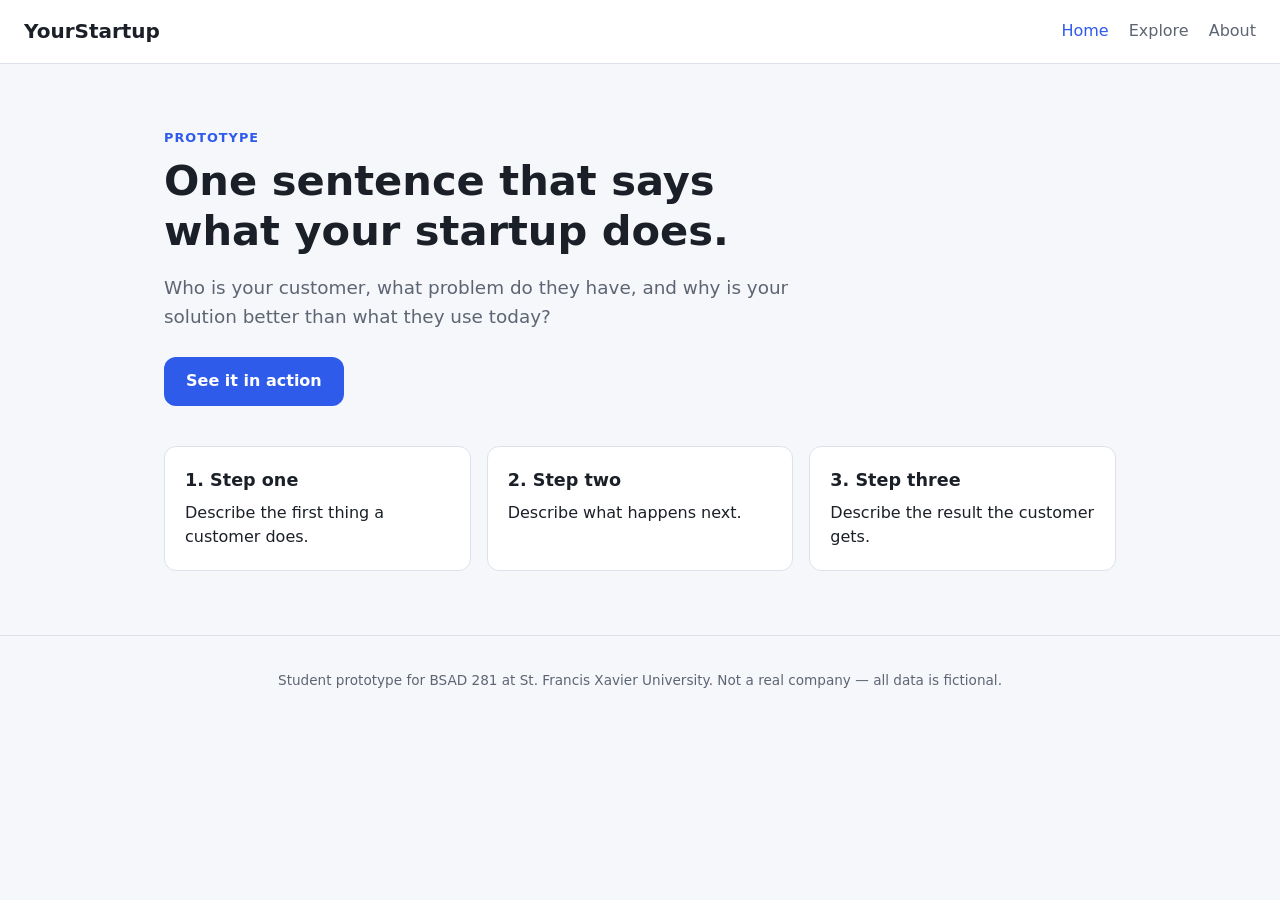
==== index.html @ 80b04288 "Initial commit" ====
<!DOCTYPE html>
<html lang="en">
<head>
  <meta charset="utf-8">
  <meta name="viewport" content="width=device-width, initial-scale=1">
  <title>YourStartup</title>
  <meta name="description" content="A student startup prototype for BSAD 281.">
  <link rel="stylesheet" href="styles.css">
</head>
<body>

  <!-- =========================================================
       HEADER: logo text + navigation.
       Each link points to a "view" further down the page (#home, #explore, #about).
       ========================================================= -->
  <header class="site-header">
    <a class="brand" href="#home" id="brand-name">YourStartup</a>
    <nav aria-label="Main">
      <a href="#home">Home</a>
      <a href="#explore">Explore</a>
      <a href="#about">About</a>
    </nav>
  </header>

  <main>

    <!-- =======================================================
         VIEW 1: HOME — what you do, for whom, and why it matters.
         ======================================================= -->
    <section id="home" data-view>
      <div class="hero">
        <p class="eyebrow">Prototype</p>
        <h1 id="tagline">One sentence that says what your startup does.</h1>
        <p class="lead" id="pitch">
          Who is your customer, what problem do they have, and why is your
          solution better than what they use today?
        </p>
        <a class="button" href="#explore">See it in action</a>
      </div>

      <div class="steps">
        <div class="card">
          <h2>1. Step one</h2>
          <p>Describe the first thing a customer does.</p>
        </div>
        <div class="card">
          <h2>2. Step two</h2>
          <p>Describe what happens next.</p>
        </div>
        <div class="card">
          <h2>3. Step three</h2>
          <p>Describe the result the customer gets.</p>
        </div>
      </div>
    </section>

    <!-- =======================================================
         VIEW 2: EXPLORE — a list built from the fake data in data.js.
         ======================================================= -->
    <section id="explore" data-view hidden>
      <h1>Explore</h1>
      <p class="muted">These examples are fake. They come from <code>data.js</code>.</p>

      <label class="search">
        <span>Search</span>
        <input type="search" id="search-box" placeholder="Type to filter…">
      </label>

      <p class="muted" id="saved-count"></p>
      <div class="grid" id="listing-grid"></div>
      <p class="empty" id="empty-message" hidden>Nothing matches your search.</p>
    </section>

    <!-- =======================================================
         VIEW 3: ABOUT — your team and your story.
         ======================================================= -->
    <section id="about" data-view hidden>
      <h1>About us</h1>
      <p>Tell the story of why your team started this company.</p>
      <p>Use first names only, or no names at all — this site is public.</p>
    </section>

  </main>

  <!-- Keep this footer. Your site must say it is a student project. -->
  <footer class="site-footer">
    <p>Student prototype for BSAD 281 at St. Francis Xavier University. Not a real company — all data is fictional.</p>
  </footer>

  <!-- Scripts load in this order: data first, then the code that uses it. -->
  <script src="data.js"></script>
  <script src="app.js"></script>
</body>
</html>
---- styles.css ----
/* ============================================================
   styles.css — how your site looks.
   Change the colours in :root first; the rest of the site uses them.
   ============================================================ */

:root {
  --brand: #2f5bea;        /* main colour: buttons, links */
  --brand-dark: #1f3fae;   /* hover colour */
  --text: #1b1f27;
  --muted: #5d6573;
  --background: #f6f7fb;
  --surface: #ffffff;      /* cards */
  --border: #dde1ea;
  --radius: 12px;
  --font: system-ui, -apple-system, "Segoe UI", Roboto, Helvetica, Arial, sans-serif;
}

* { box-sizing: border-box; }

body {
  margin: 0;
  font-family: var(--font);
  color: var(--text);
  background: var(--background);
  line-height: 1.55;
}

a { color: var(--brand); }
a:focus-visible, button:focus-visible, input:focus-visible {
  outline: 3px solid var(--brand);
  outline-offset: 2px;
}

/* ---------- Header ---------- */
.site-header {
  display: flex;
  flex-wrap: wrap;
  align-items: center;
  justify-content: space-between;
  gap: 12px;
  padding: 16px 24px;
  background: var(--surface);
  border-bottom: 1px solid var(--border);
}
.brand {
  font-weight: 700;
  font-size: 1.25rem;
  color: var(--text);
  text-decoration: none;
}
nav { display: flex; gap: 20px; }
nav a {
  color: var(--muted);
  text-decoration: none;
  font-weight: 500;
}
nav a[aria-current="page"] { color: var(--brand); }

/* ---------- Page layout ---------- */
main {
  max-width: 1000px;
  margin: 0 auto;
  padding: 32px 24px 64px;
}
h1 { line-height: 1.2; }
.muted { color: var(--muted); }

/* ---------- Home ---------- */
.hero { padding: 32px 0 40px; max-width: 680px; }
.eyebrow {
  text-transform: uppercase;
  letter-spacing: 0.08em;
  font-size: 0.8rem;
  font-weight: 600;
  color: var(--brand);
  margin: 0;
}
.hero h1 { font-size: clamp(1.8rem, 4vw, 2.6rem); margin: 8px 0 16px; }
.lead { font-size: 1.15rem; color: var(--muted); }

.button {
  display: inline-block;
  margin-top: 8px;
  padding: 12px 22px;
  border: none;
  border-radius: var(--radius);
  background: var(--brand);
  color: #fff;
  font: inherit;
  font-weight: 600;
  text-decoration: none;
  cursor: pointer;
}
.button:hover { background: var(--brand-dark); }
.button.secondary {
  background: transparent;
  color: var(--brand);
  border: 1px solid var(--brand);
  padding: 8px 14px;
}

.steps {
  display: grid;
  grid-template-columns: repeat(auto-fit, minmax(220px, 1fr));
  gap: 16px;
}

/* ---------- Cards (used everywhere) ---------- */
.card {
  background: var(--surface);
  border: 1px solid var(--border);
  border-radius: var(--radius);
  padding: 20px;
}
.card h2 { font-size: 1.1rem; margin: 0 0 6px; }
.card p { margin: 0 0 12px; }
.card p:last-child { margin-bottom: 0; }
.tag {
  display: inline-block;
  font-size: 0.8rem;
  padding: 2px 10px;
  border-radius: 999px;
  background: var(--background);
  color: var(--muted);
  margin-bottom: 10px;
}

/* ---------- Explore ---------- */
.search { display: block; margin: 16px 0; }
.search span { display: block; font-weight: 600; margin-bottom: 6px; }
.search input {
  width: 100%;
  max-width: 420px;
  padding: 10px 12px;
  font: inherit;
  border: 1px solid var(--border);
  border-radius: var(--radius);
}
.grid {
  display: grid;
  grid-template-columns: repeat(auto-fill, minmax(240px, 1fr));
  gap: 16px;
}
.empty { color: var(--muted); font-style: italic; }

/* ---------- Footer ---------- */
.site-footer {
  border-top: 1px solid var(--border);
  padding: 20px 24px;
  text-align: center;
  font-size: 0.85rem;
  color: var(--muted);
}

/* ---------- Small screens (phones) ---------- */
@media (max-width: 600px) {
  .site-header { padding: 12px 16px; }
  main { padding: 20px 16px 48px; }
  nav { gap: 14px; }
}
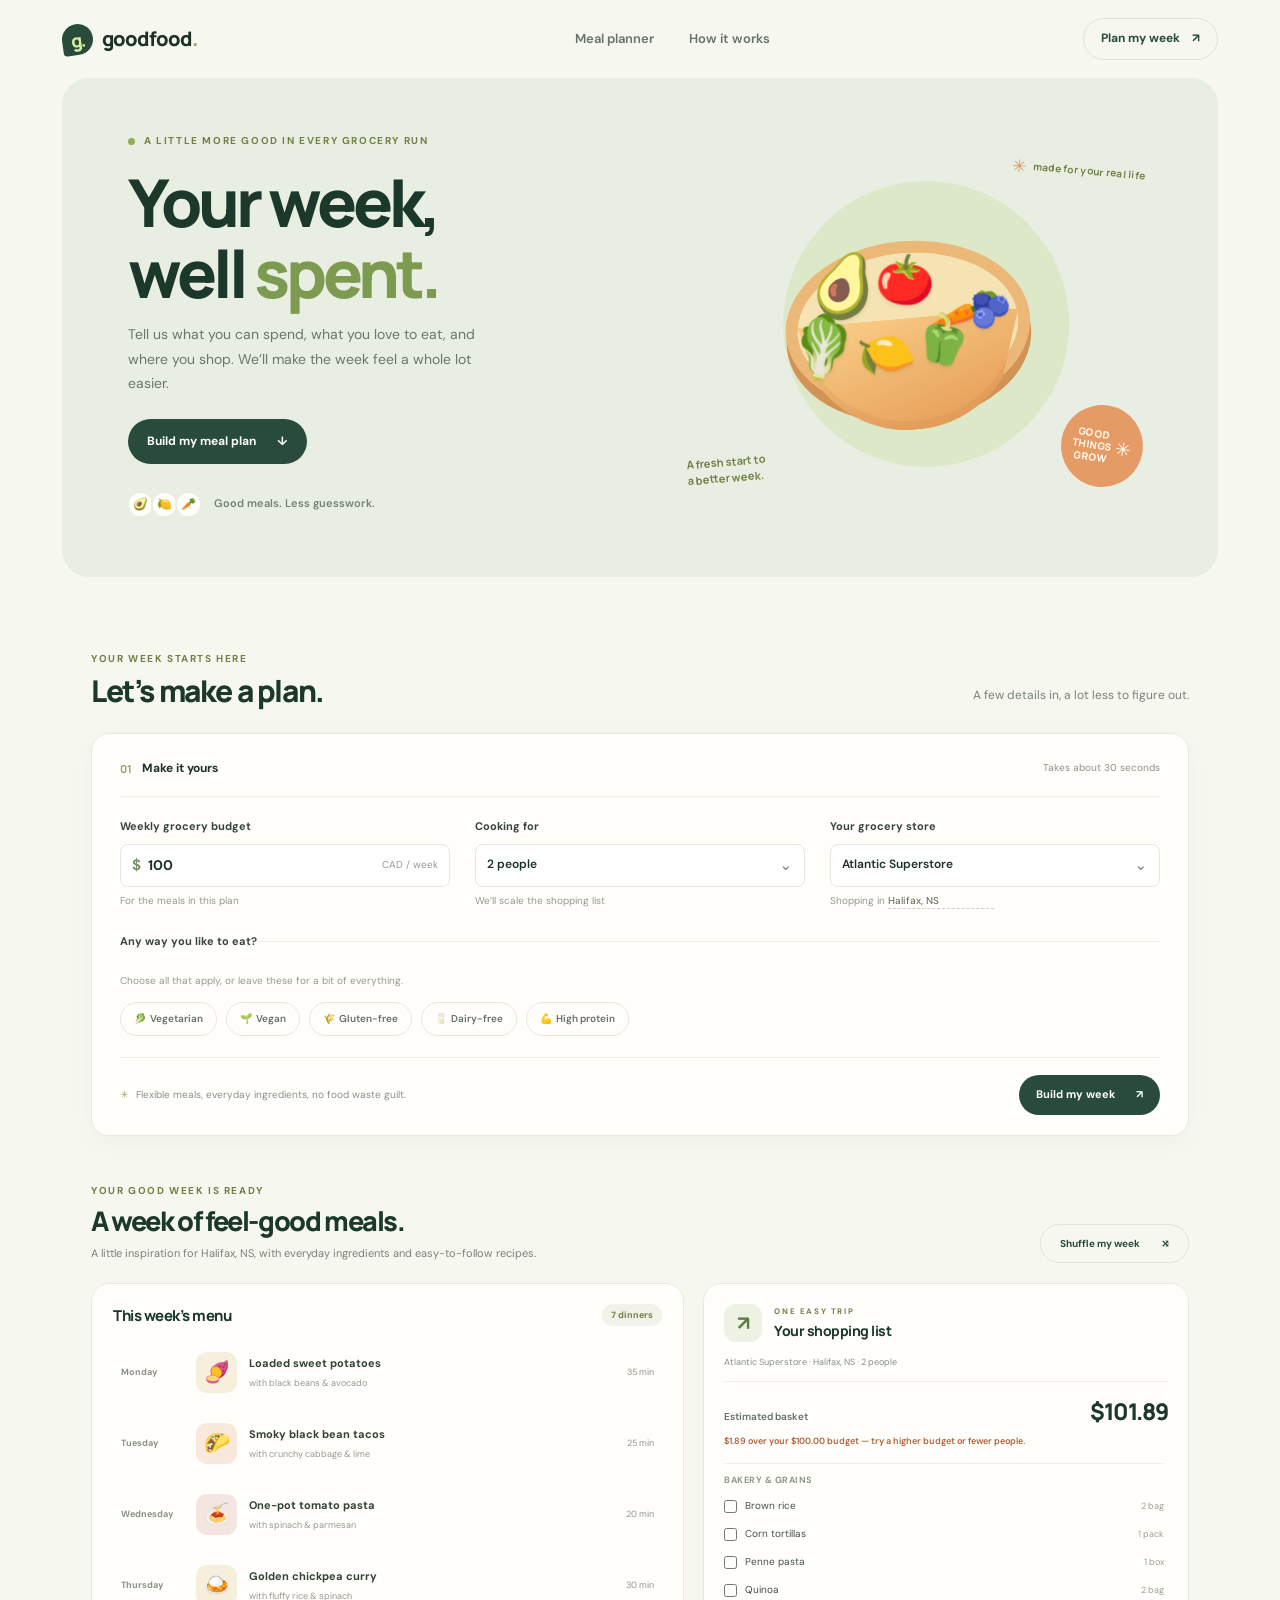
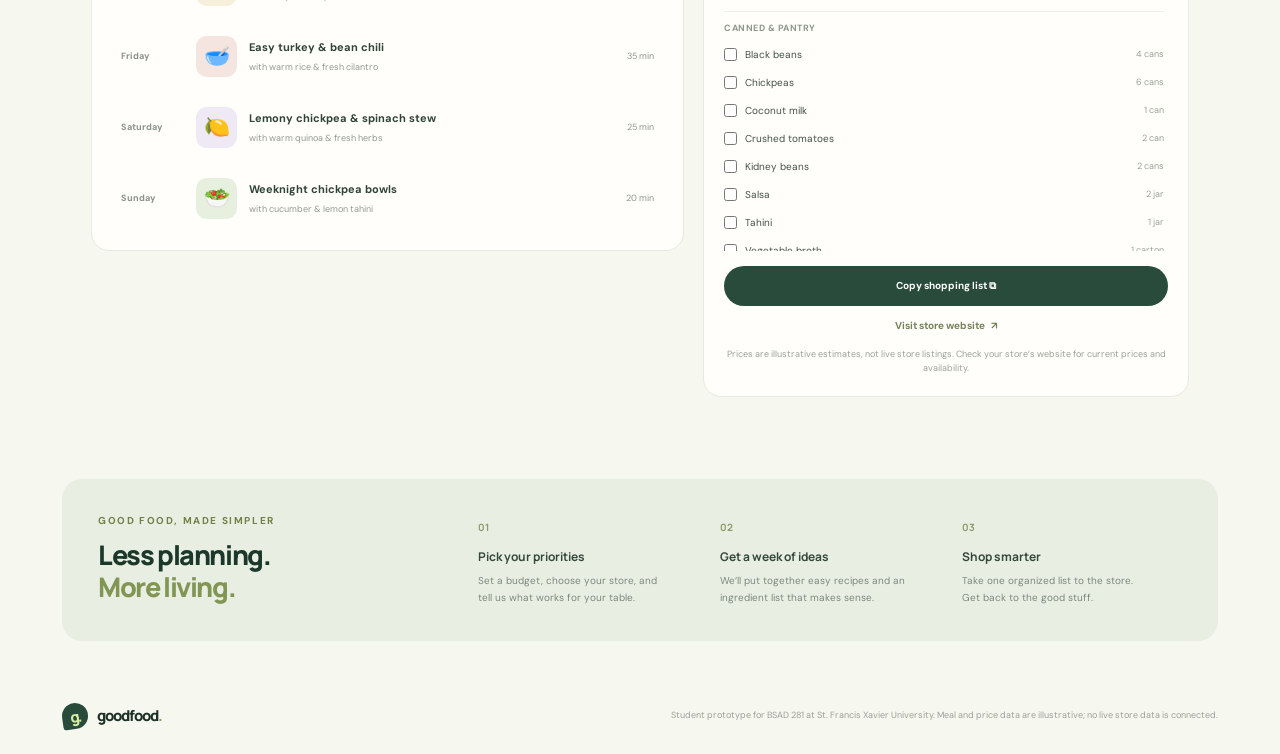
==== commit f871f2e1: "build goodfood homepage foundation" ====
--- a/index.html
+++ b/index.html
@@ -3,91 +3,157 @@
 <head>
   <meta charset="utf-8">
   <meta name="viewport" content="width=device-width, initial-scale=1">
-  <title>YourStartup</title>
-  <meta name="description" content="A student startup prototype for BSAD 281.">
+  <meta name="theme-color" content="#f6f7ef">
+  <meta name="description" content="Plan a week of budget-friendly meals around your diet and grocery store.">
+  <title>Goodfood — your week, well spent</title>
+  <link rel="preconnect" href="https://fonts.googleapis.com">
+  <link rel="preconnect" href="https://fonts.gstatic.com" crossorigin>
+  <link href="https://fonts.googleapis.com/css2?family=DM+Sans:wght@400;500;600;700&family=Manrope:wght@400;500;600;700;800&display=swap" rel="stylesheet">
   <link rel="stylesheet" href="styles.css">
 </head>
 <body>
-
-  <!-- =========================================================
-       HEADER: logo text + navigation.
-       Each link points to a "view" further down the page (#home, #explore, #about).
-       ========================================================= -->
   <header class="site-header">
-    <a class="brand" href="#home" id="brand-name">YourStartup</a>
-    <nav aria-label="Main">
-      <a href="#home">Home</a>
-      <a href="#explore">Explore</a>
-      <a href="#about">About</a>
+    <a class="brand" href="#home" aria-label="Goodfood home">
+      <span class="brand-mark" aria-hidden="true">g.</span>
+      <span>goodfood<span class="brand-period">.</span></span>
+    </a>
+    <nav aria-label="Main navigation">
+      <a href="#planner">Meal planner</a>
+      <a href="#how-it-works">How it works</a>
     </nav>
+    <a class="header-cta" href="#planner">Plan my week <span aria-hidden="true">↗</span></a>
   </header>
 
-  <main>
-
-    <!-- =======================================================
-         VIEW 1: HOME — what you do, for whom, and why it matters.
-         ======================================================= -->
-    <section id="home" data-view>
-      <div class="hero">
-        <p class="eyebrow">Prototype</p>
-        <h1 id="tagline">One sentence that says what your startup does.</h1>
-        <p class="lead" id="pitch">
-          Who is your customer, what problem do they have, and why is your
-          solution better than what they use today?
-        </p>
-        <a class="button" href="#explore">See it in action</a>
+  <main id="home">
+    <section class="hero" aria-labelledby="hero-title">
+      <div class="hero-copy">
+        <p class="eyebrow"><span class="eyebrow-dot"></span> A little more good in every grocery run</p>
+        <h1 id="hero-title">Your week,<br>well <span>spent.</span></h1>
+        <p class="hero-description">Tell us what you can spend, what you love to eat, and where you shop. We’ll make the week feel a whole lot easier.</p>
+        <a class="button button-dark" href="#planner">Build my meal plan <span aria-hidden="true">↓</span></a>
+        <div class="hero-note"><span class="avatar-stack" aria-hidden="true"><i>🥑</i><i>🍋</i><i>🥕</i></span><span>Good meals. Less guesswork.</span></div>
       </div>
-
-      <div class="steps">
-        <div class="card">
-          <h2>1. Step one</h2>
-          <p>Describe the first thing a customer does.</p>
+      <div class="hero-art" aria-label="A colorful bowl of fresh vegetables">
+        <div class="art-sun"></div>
+        <div class="art-note"><span class="note-sparkle">✳</span> made for your real life</div>
+        <div class="food-bowl" aria-hidden="true">
+          <div class="bowl-rim"></div>
+          <span class="food food-avocado">🥑</span>
+          <span class="food food-tomato">🍅</span>
+          <span class="food food-carrot">🥕</span>
+          <span class="food food-leaf">🥬</span>
+          <span class="food food-lemon">🍋</span>
+          <span class="food food-pepper">🫑</span>
+          <span class="food food-berry">🫐</span>
+          <div class="bowl-base"></div>
         </div>
-        <div class="card">
-          <h2>2. Step two</h2>
-          <p>Describe what happens next.</p>
-        </div>
-        <div class="card">
-          <h2>3. Step three</h2>
-          <p>Describe the result the customer gets.</p>
-        </div>
+        <div class="art-sticker"><span>GOOD<br>THINGS<br>GROW</span><b>✳</b></div>
+        <div class="art-caption">A fresh start to<br>a better week.</div>
       </div>
     </section>
 
-    <!-- =======================================================
-         VIEW 2: EXPLORE — a list built from the fake data in data.js.
-         ======================================================= -->
-    <section id="explore" data-view hidden>
-      <h1>Explore</h1>
-      <p class="muted">These examples are fake. They come from <code>data.js</code>.</p>
+    <section class="planner-section" id="planner" aria-labelledby="planner-title">
+      <div class="section-heading">
+        <div>
+          <p class="eyebrow">Your week starts here</p>
+          <h2 id="planner-title">Let’s make a plan.</h2>
+        </div>
+        <p class="section-aside">A few details in, a lot less to figure out.</p>
+      </div>
 
-      <label class="search">
-        <span>Search</span>
-        <input type="search" id="search-box" placeholder="Type to filter…">
-      </label>
+      <form class="planner-form" id="planner-form">
+        <div class="form-topline">
+          <span class="step-number">01</span>
+          <span>Make it yours</span>
+          <span class="form-time">Takes about 30 seconds</span>
+        </div>
+        <div class="form-grid">
+          <label class="field" for="budget">
+            <span class="field-label">Weekly grocery budget</span>
+            <span class="input-wrap"><span class="input-prefix">$</span><input id="budget" name="budget" type="number" min="25" max="500" step="5" value="100" required><span class="input-suffix">CAD / week</span></span>
+            <span class="field-hint">For the meals in this plan</span>
+          </label>
+          <label class="field" for="people">
+            <span class="field-label">Cooking for</span>
+            <span class="select-wrap"><select id="people" name="people"><option value="1">1 person</option><option value="2" selected>2 people</option><option value="3">3 people</option><option value="4">4 people</option><option value="5">5 people</option><option value="6">6 people</option></select></span>
+            <span class="field-hint">We’ll scale the shopping list</span>
+          </label>
+          <label class="field" for="store">
+            <span class="field-label">Your grocery store</span>
+            <span class="select-wrap"><select id="store" name="store"><option value="nofrills">No Frills</option><option value="walmart">Walmart</option><option value="superstore" selected>Atlantic Superstore</option><option value="sobeys">Sobeys</option></select></span>
+            <span class="field-hint">Shopping in <input id="location" name="location" type="text" value="Halifax, NS" aria-label="Town or postal code"></span>
+          </label>
+        </div>
+        <fieldset class="diet-fieldset">
+          <legend>Any way you like to eat?</legend>
+          <p class="field-hint">Choose all that apply, or leave these for a bit of everything.</p>
+          <div class="diet-options">
+            <label class="diet-option"><input type="checkbox" name="diet" value="vegetarian"><span>🥬&nbsp; Vegetarian</span></label>
+            <label class="diet-option"><input type="checkbox" name="diet" value="vegan"><span>🌱&nbsp; Vegan</span></label>
+            <label class="diet-option"><input type="checkbox" name="diet" value="gluten-free"><span>🌾&nbsp; Gluten-free</span></label>
+            <label class="diet-option"><input type="checkbox" name="diet" value="dairy-free"><span>🥛&nbsp; Dairy-free</span></label>
+            <label class="diet-option"><input type="checkbox" name="diet" value="high-protein"><span>💪&nbsp; High protein</span></label>
+          </div>
+        </fieldset>
+        <div class="form-bottom">
+          <p><span class="tiny-leaf">✳</span> Flexible meals, everyday ingredients, no food waste guilt.</p>
+          <button class="button button-dark generate-button" type="submit">Build my week <span aria-hidden="true">↗</span></button>
+        </div>
+      </form>
 
-      <p class="muted" id="saved-count"></p>
-      <div class="grid" id="listing-grid"></div>
-      <p class="empty" id="empty-message" hidden>Nothing matches your search.</p>
+      <p class="form-message" id="form-message" role="status" aria-live="polite"></p>
+
+      <section class="results" id="results" aria-labelledby="results-title" hidden>
+        <div class="results-header">
+          <div>
+            <p class="eyebrow">Your good week is ready</p>
+            <h2 id="results-title">A week of feel-good meals.</h2>
+            <p class="results-subtitle" id="results-subtitle"></p>
+          </div>
+          <button class="button button-light" id="regenerate-button" type="button">Shuffle my week <span aria-hidden="true">⤨</span></button>
+        </div>
+        <div class="results-grid">
+          <div class="meals-panel">
+            <div class="panel-heading"><h3>This week’s menu</h3><span class="menu-count" id="menu-count"></span></div>
+            <div class="meal-list" id="meal-list"></div>
+          </div>
+          <aside class="shopping-panel" aria-labelledby="shopping-title">
+            <div class="shopping-heading">
+              <span class="bag-icon" aria-hidden="true">↗</span>
+              <div><p class="eyebrow">One easy trip</p><h3 id="shopping-title">Your shopping list</h3></div>
+            </div>
+            <p class="store-line" id="store-line"></p>
+            <div class="basket-total"><span>Estimated basket</span><strong id="basket-total"></strong></div>
+            <p class="budget-status" id="budget-status"></p>
+            <div class="shopping-list" id="shopping-list"></div>
+            <div class="list-actions">
+              <button class="button button-dark copy-button" id="copy-button" type="button">Copy shopping list <span aria-hidden="true">⧉</span></button>
+              <a class="store-link" id="store-link" href="#" target="_blank" rel="noopener noreferrer">Visit store website <span aria-hidden="true">↗</span></a>
+            </div>
+            <p class="price-disclaimer">Prices are illustrative estimates, not live store listings. Check your store’s website for current prices and availability.</p>
+          </aside>
+        </div>
+      </section>
     </section>
 
-    <!-- =======================================================
-         VIEW 3: ABOUT — your team and your story.
-         ======================================================= -->
-    <section id="about" data-view hidden>
-      <h1>About us</h1>
-      <p>Tell the story of why your team started this company.</p>
-      <p>Use first names only, or no names at all — this site is public.</p>
+    <section class="how-section" id="how-it-works" aria-labelledby="how-title">
+      <div class="how-intro">
+        <p class="eyebrow">Good food, made simpler</p>
+        <h2 id="how-title">Less planning.<br><span>More living.</span></h2>
+      </div>
+      <div class="how-steps">
+        <article class="how-step"><span>01</span><h3>Pick your priorities</h3><p>Set a budget, choose your store, and tell us what works for your table.</p></article>
+        <article class="how-step"><span>02</span><h3>Get a week of ideas</h3><p>We’ll put together easy recipes and an ingredient list that makes sense.</p></article>
+        <article class="how-step"><span>03</span><h3>Shop smarter</h3><p>Take one organized list to the store. Get back to the good stuff.</p></article>
+      </div>
     </section>
-
   </main>
 
-  <!-- Keep this footer. Your site must say it is a student project. -->
   <footer class="site-footer">
-    <p>Student prototype for BSAD 281 at St. Francis Xavier University. Not a real company — all data is fictional.</p>
+    <a class="brand footer-brand" href="#home"><span class="brand-mark" aria-hidden="true">g.</span><span>goodfood<span class="brand-period">.</span></span></a>
+    <p>Student prototype for BSAD 281 at St. Francis Xavier University. Meal and price data are illustrative; no live store data is connected.</p>
   </footer>
 
-  <!-- Scripts load in this order: data first, then the code that uses it. -->
   <script src="data.js"></script>
   <script src="app.js"></script>
 </body>
--- a/styles.css
+++ b/styles.css
@@ -1,160 +1,448 @@
-/* ============================================================
-   styles.css — how your site looks.
-   Change the colours in :root first; the rest of the site uses them.
-   ============================================================ */
-
 :root {
-  --brand: #2f5bea;        /* main colour: buttons, links */
-  --brand-dark: #1f3fae;   /* hover colour */
-  --text: #1b1f27;
-  --muted: #5d6573;
-  --background: #f6f7fb;
-  --surface: #ffffff;      /* cards */
-  --border: #dde1ea;
-  --radius: 12px;
-  --font: system-ui, -apple-system, "Segoe UI", Roboto, Helvetica, Arial, sans-serif;
+  --ink: #1d3129;
+  --muted: #78837b;
+  --green: #284b3b;
+  --green-dark: #1b382b;
+  --lime: #d7ed9f;
+  --paper: #f6f7ef;
+  --surface: #fffefa;
+  --line: #e8e9df;
+  --orange: #e99a61;
+  --font: "DM Sans", system-ui, -apple-system, "Segoe UI", sans-serif;
+  --display: "Manrope", "DM Sans", system-ui, sans-serif;
+  --radius: 18px;
 }
 
 * { box-sizing: border-box; }
-
+html { scroll-behavior: smooth; }
 body {
   margin: 0;
-  font-family: var(--font);
-  color: var(--text);
-  background: var(--background);
-  line-height: 1.55;
-}
-
-a { color: var(--brand); }
-a:focus-visible, button:focus-visible, input:focus-visible {
-  outline: 3px solid var(--brand);
-  outline-offset: 2px;
-}
-
-/* ---------- Header ---------- */
+  background: var(--paper);
+  color: var(--ink);
+  font: 400 15px/1.6 var(--font);
+  -webkit-font-smoothing: antialiased;
+}
+a { color: inherit; }
+button, input, select { font: inherit; }
+a:focus-visible, button:focus-visible, input:focus-visible, select:focus-visible {
+  outline: 3px solid #82a64b;
+  outline-offset: 3px;
+}
+[hidden] { display: none !important; }
+
 .site-header {
+  height: 78px;
+  max-width: 1240px;
+  margin: auto;
+  padding: 0 42px;
   display: flex;
-  flex-wrap: wrap;
   align-items: center;
   justify-content: space-between;
-  gap: 12px;
-  padding: 16px 24px;
-  background: var(--surface);
-  border-bottom: 1px solid var(--border);
 }
 .brand {
-  font-weight: 700;
-  font-size: 1.25rem;
-  color: var(--text);
+  display: inline-flex;
+  align-items: center;
+  gap: 9px;
+  color: var(--ink);
   text-decoration: none;
-}
-nav { display: flex; gap: 20px; }
-nav a {
-  color: var(--muted);
-  text-decoration: none;
-  font-weight: 500;
-}
-nav a[aria-current="page"] { color: var(--brand); }
-
-/* ---------- Page layout ---------- */
-main {
-  max-width: 1000px;
-  margin: 0 auto;
-  padding: 32px 24px 64px;
-}
-h1 { line-height: 1.2; }
-.muted { color: var(--muted); }
-
-/* ---------- Home ---------- */
-.hero { padding: 32px 0 40px; max-width: 680px; }
-.eyebrow {
-  text-transform: uppercase;
-  letter-spacing: 0.08em;
-  font-size: 0.8rem;
-  font-weight: 600;
-  color: var(--brand);
-  margin: 0;
-}
-.hero h1 { font-size: clamp(1.8rem, 4vw, 2.6rem); margin: 8px 0 16px; }
-.lead { font-size: 1.15rem; color: var(--muted); }
-
-.button {
-  display: inline-block;
-  margin-top: 8px;
-  padding: 12px 22px;
-  border: none;
-  border-radius: var(--radius);
-  background: var(--brand);
-  color: #fff;
-  font: inherit;
+  font: 800 20px/1 var(--display);
+  letter-spacing: -1px;
+}
+.brand-mark {
+  display: grid;
+  width: 31px;
+  height: 31px;
+  place-items: center;
+  border-radius: 50% 50% 50% 12%;
+  transform: rotate(-8deg);
+  background: var(--green);
+  color: var(--lime);
+  font: 800 18px/1 var(--display);
+  letter-spacing: -2px;
+}
+.brand-period { color: #87a85a; }
+.site-header nav { display: flex; gap: 35px; margin-left: 65px; }
+.site-header nav a {
+  color: #65736a;
+  font-size: 13px;
   font-weight: 600;
   text-decoration: none;
+}
+.site-header nav a:hover, .store-link:hover { color: var(--green-dark); }
+.header-cta {
+  padding: 10px 17px;
+  border: 1px solid #dfe3d9;
+  border-radius: 999px;
+  color: var(--green);
+  font-size: 12px;
+  font-weight: 700;
+  text-decoration: none;
+}
+.header-cta span { padding-left: 9px; }
+
+main { max-width: 1240px; margin: 0 auto; padding: 0 42px; }
+.hero {
+  min-height: 470px;
+  padding: 56px 66px 54px;
+  display: grid;
+  grid-template-columns: 1fr 0.9fr;
+  align-items: center;
+  position: relative;
+  overflow: hidden;
+  border-radius: 27px;
+  background: #e9eee2;
+}
+.hero-copy { z-index: 1; padding-bottom: 5px; }
+.eyebrow {
+  margin: 0;
+  color: #718047;
+  font-size: 10px;
+  font-weight: 700;
+  letter-spacing: 1.6px;
+  line-height: 1.4;
+  text-transform: uppercase;
+}
+.hero .eyebrow { display: flex; gap: 9px; align-items: center; }
+.eyebrow-dot { width: 7px; height: 7px; border-radius: 50%; background: #90ad58; }
+h1, h2, h3, h4, p { margin-top: 0; }
+.hero h1 {
+  margin: 19px 0 14px;
+  color: var(--green-dark);
+  font: 800 clamp(44px, 5.2vw, 66px)/1.07 var(--display);
+  letter-spacing: -4px;
+}
+.hero h1 span { color: #7c9a50; }
+.hero-description { max-width: 385px; margin-bottom: 23px; color: #68766d; font-size: 14px; line-height: 1.75; }
+.button {
+  display: inline-flex;
+  min-height: 45px;
+  align-items: center;
+  justify-content: center;
+  gap: 21px;
+  padding: 0 19px;
+  border: 0;
+  border-radius: 999px;
   cursor: pointer;
-}
-.button:hover { background: var(--brand-dark); }
-.button.secondary {
+  font-size: 12px;
+  font-weight: 700;
+  text-decoration: none;
+  transition: background 150ms ease, transform 150ms ease;
+}
+.button:hover { transform: translateY(-1px); }
+.button-dark { background: var(--green); color: #fff; }
+.button-dark:hover { background: var(--green-dark); }
+.hero-note { display: flex; align-items: center; gap: 12px; margin-top: 27px; color: #738077; font-size: 11px; font-weight: 600; }
+.avatar-stack { display: flex; padding-left: 2px; }
+.avatar-stack i {
+  display: grid;
+  width: 27px;
+  height: 27px;
+  place-items: center;
+  margin-left: -3px;
+  border: 2px solid #e9eee2;
+  border-radius: 50%;
+  background: #fffefa;
+  font-size: 12px;
+  font-style: normal;
+}
+.hero-art {
+  height: 354px;
+  position: relative;
+  margin: -4px 0 -7px;
+}
+.art-sun {
+  width: 286px;
+  height: 286px;
+  position: absolute;
+  top: 28px;
+  left: 50%;
+  border-radius: 50%;
+  transform: translateX(-44%);
+  background: #dce8c8;
+}
+.food-bowl {
+  width: 280px;
+  height: 260px;
+  position: absolute;
+  top: 61px;
+  left: 50%;
+  transform: translateX(-50%) rotate(-5deg);
+}
+.bowl-rim {
+  width: 245px;
+  height: 170px;
+  position: absolute;
+  top: 27px;
+  left: 18px;
+  border: 12px solid #ecb877;
+  border-radius: 50%;
+  background: #f5e3b4;
+  box-shadow: 0 12px 0 #d39356;
+}
+.bowl-base {
+  width: 222px;
+  height: 112px;
+  position: absolute;
+  top: 104px;
+  left: 30px;
+  border-radius: 0 0 110px 110px;
+  background: linear-gradient(160deg, #f8ca83 10%, #e8a45f 78%);
+  clip-path: polygon(0 0, 100% 0, 89% 68%, 74% 100%, 24% 100%, 9% 67%);
+  box-shadow: inset 0 -9px 0 rgb(181 111 53 / 13%);
+}
+.food { position: absolute; z-index: 2; filter: drop-shadow(0 3px 1px rgb(73 59 39 / 8%)); }
+.food-avocado { top: 24px; left: 46px; font-size: 55px; transform: rotate(-18deg); }
+.food-tomato { top: 28px; left: 112px; font-size: 48px; transform: rotate(12deg); }
+.food-carrot { top: 60px; left: 168px; font-size: 53px; transform: rotate(22deg); }
+.food-leaf { top: 82px; left: 22px; font-size: 54px; transform: rotate(-22deg); }
+.food-lemon { top: 102px; left: 88px; font-size: 44px; transform: rotate(-15deg); }
+.food-pepper { top: 91px; left: 145px; font-size: 47px; transform: rotate(18deg); }
+.food-berry { top: 76px; left: 203px; font-size: 34px; transform: rotate(-5deg); }
+.art-note {
+  position: absolute;
+  top: 7px;
+  right: 6px;
+  color: #718047;
+  font: 700 10px/1.3 var(--display);
+  letter-spacing: 0.3px;
+  transform: rotate(5deg);
+}
+.note-sparkle { display: inline-block; margin-right: 4px; color: #db9564; font-size: 17px; vertical-align: middle; }
+.art-sticker {
+  width: 82px;
+  height: 82px;
+  position: absolute;
+  right: 9px;
+  bottom: 20px;
+  display: flex;
+  align-items: center;
+  justify-content: center;
+  gap: 3px;
+  border-radius: 50%;
+  background: #e59b66;
+  color: #fff8e9;
+  font: 800 10px/1.2 var(--display);
+  letter-spacing: 0.5px;
+  text-align: center;
+  transform: rotate(9deg);
+}
+.art-sticker b { font-size: 19px; }
+.art-caption { position: absolute; bottom: 21px; left: 20px; color: #718047; font: 700 11px/1.45 var(--display); transform: rotate(-5deg); }
+
+.planner-section { padding: 75px 29px 70px; scroll-margin-top: 25px; }
+.section-heading { display: flex; align-items: end; justify-content: space-between; margin-bottom: 24px; }
+.section-heading h2, .results-header h2, .how-intro h2 {
+  margin: 7px 0 0;
+  color: var(--green-dark);
+  font: 800 30px/1.2 var(--display);
+  letter-spacing: -1.4px;
+}
+.section-aside { margin: 0 0 4px; color: var(--muted); font-size: 12px; }
+.planner-form {
+  padding: 25px 28px 20px;
+  border: 1px solid #e9e9df;
+  border-radius: var(--radius);
+  background: var(--surface);
+  box-shadow: 0 6px 25px rgb(37 52 41 / 3%);
+}
+.form-topline { display: flex; align-items: center; gap: 10px; padding-bottom: 18px; border-bottom: 1px solid #eeeeE6; color: var(--ink); font-size: 12px; font-weight: 700; }
+.step-number { color: #91a16e; font: 700 11px var(--display); }
+.form-time { margin-left: auto; color: #9aa198; font-size: 10px; font-weight: 500; }
+.form-grid { display: grid; grid-template-columns: repeat(3, 1fr); gap: 25px; padding: 21px 0 24px; }
+.field { display: flex; min-width: 0; flex-direction: column; gap: 8px; }
+.field-label, .diet-fieldset legend { color: #36463d; font-size: 11px; font-weight: 700; }
+.input-wrap, .select-wrap {
+  height: 43px;
+  display: flex;
+  align-items: center;
+  padding: 0 11px;
+  border: 1px solid #e3e7dd;
+  border-radius: 8px;
+  background: #fff;
+}
+.input-wrap:focus-within, .select-wrap:focus-within { border-color: #9eaf7b; }
+.input-prefix { margin-right: 5px; color: #809069; font-size: 15px; font-weight: 700; }
+.input-wrap input { width: 100%; min-width: 20px; border: 0; outline: 0; color: var(--ink); font-size: 14px; font-weight: 700; }
+.input-wrap input:focus-visible { outline: none; }
+.input-suffix { flex: 0 0 auto; color: #939b91; font-size: 10px; }
+.select-wrap select { width: 100%; appearance: none; border: 0; outline: 0; background: transparent; color: var(--ink); font-size: 12px; font-weight: 600; cursor: pointer; }
+.select-wrap { position: relative; }
+.select-wrap::after { content: "⌄"; position: absolute; right: 12px; color: #748273; pointer-events: none; }
+.field-hint { margin: -2px 0 0; color: #929a91; font-size: 10px; }
+.field-hint input {
+  width: 106px;
+  padding: 0 0 1px;
+  border: 0;
+  border-bottom: 1px dashed #cdd2c8;
+  outline: 0;
   background: transparent;
-  color: var(--brand);
-  border: 1px solid var(--brand);
-  padding: 8px 14px;
-}
-
-.steps {
+  color: #69775f;
+  font: 500 10px var(--font);
+}
+.diet-fieldset { margin: 0; padding: 19px 0 21px; border: 0; border-top: 1px solid #eeeeE6; }
+.diet-fieldset legend { padding: 0; }
+.diet-fieldset > .field-hint { margin: 4px 0 13px; }
+.diet-options { display: flex; flex-wrap: wrap; gap: 9px; }
+.diet-option { position: relative; cursor: pointer; }
+.diet-option input { position: absolute; width: 1px; height: 1px; opacity: 0; }
+.diet-option span { display: inline-flex; min-height: 34px; align-items: center; padding: 0 13px; border: 1px solid #e5e8df; border-radius: 999px; color: #647168; font-size: 10px; font-weight: 600; transition: 150ms ease; }
+.diet-option input:checked + span { border-color: #708857; background: #edf2e4; color: #36513c; }
+.diet-option input:focus-visible + span { outline: 3px solid #82a64b; outline-offset: 3px; }
+.form-bottom { display: flex; align-items: center; justify-content: space-between; gap: 16px; padding-top: 17px; border-top: 1px solid #eeeeE6; }
+.form-bottom p { margin: 0; color: #889188; font-size: 10px; }
+.tiny-leaf { margin-right: 5px; color: #9bae70; }
+.generate-button { min-height: 40px; padding: 0 17px; font-size: 11px; }
+.form-message { min-height: 0; margin: 0; color: #a64e37; font-size: 12px; }
+.form-message:not(:empty) { margin-top: 13px; }
+
+.results { padding-top: 48px; scroll-margin-top: 20px; }
+.results-header { display: flex; align-items: end; justify-content: space-between; gap: 20px; margin-bottom: 20px; }
+.results-header h2 { font-size: 27px; }
+.results-subtitle { margin: 8px 0 0; color: var(--muted); font-size: 11px; }
+.button-light { min-height: 39px; border: 1px solid #dfe5d6; background: transparent; color: var(--green); font-size: 10px; }
+.button-light:hover { background: #edf2e4; }
+.results-grid { display: grid; grid-template-columns: minmax(0, 1.1fr) minmax(315px, 0.9fr); gap: 19px; align-items: start; }
+.meals-panel, .shopping-panel { border: 1px solid #e9e9df; border-radius: var(--radius); background: var(--surface); }
+.meals-panel { padding: 20px; }
+.panel-heading { display: flex; align-items: center; justify-content: space-between; padding: 0 1px 14px; }
+.panel-heading h3, .shopping-heading h3 { margin: 0; color: var(--green-dark); font: 750 15px var(--display); letter-spacing: -0.5px; }
+.menu-count { padding: 4px 9px; border-radius: 999px; background: #f1f3eb; color: #718047; font-size: 9px; font-weight: 700; }
+.meal-list { display: grid; gap: 7px; }
+.meal-card { min-height: 64px; display: grid; grid-template-columns: 65px 43px minmax(0, 1fr) auto; align-items: center; gap: 10px; padding: 7px 9px; border-radius: 10px; }
+.meal-card:hover { background: #f8f8f2; }
+.meal-day { color: #899289; font-size: 9px; font-weight: 700; }
+.meal-illustration { display: grid; width: 41px; height: 41px; place-items: center; border-radius: 11px; font-size: 21px; }
+.meal-illustration.peach { background: #f9e9dc; }
+.meal-illustration.gold { background: #f6efdb; }
+.meal-illustration.sage { background: #e7efdf; }
+.meal-illustration.lavender { background: #eee9f4; }
+.meal-illustration.rose { background: #f5e5e1; }
+.meal-details { min-width: 0; }
+.meal-details h4 { overflow: hidden; margin: 0 0 3px; color: #304337; font-size: 11px; font-weight: 700; text-overflow: ellipsis; white-space: nowrap; }
+.meal-details p { overflow: hidden; margin: 0; color: #929a91; font-size: 9px; text-overflow: ellipsis; white-space: nowrap; }
+.meal-time { color: #8d968d; font-size: 9px; white-space: nowrap; }
+
+.shopping-panel { padding: 20px; }
+.shopping-heading { display: flex; align-items: center; gap: 12px; }
+.bag-icon { display: grid; width: 38px; height: 38px; place-items: center; border-radius: 12px; background: #edf2e4; color: #607c44; font-size: 20px; font-weight: 700; }
+.shopping-heading .eyebrow { margin-bottom: 4px; font-size: 8px; }
+.shopping-heading h3 { font-size: 14px; }
+.store-line { margin: 13px 0 12px; color: #849087; font-size: 9px; }
+.basket-total { display: flex; align-items: baseline; justify-content: space-between; padding: 13px 0 7px; border-top: 1px solid #edefe8; }
+.basket-total span { color: #617067; font-size: 10px; font-weight: 600; }
+.basket-total strong { color: var(--green-dark); font: 800 23px var(--display); letter-spacing: -1px; }
+.budget-status { margin: 0 0 12px; font-size: 9px; font-weight: 600; }
+.within-budget { color: #6a8a4b; }
+.over-budget { color: #ae623c; }
+.shopping-list { max-height: 390px; overflow-y: auto; padding: 2px 4px 0 0; }
+.aisle-section { padding: 9px 0 7px; border-top: 1px solid #f0f0ea; }
+.aisle-section h4 { margin: 0 0 5px; color: #8d978b; font-size: 9px; font-weight: 700; letter-spacing: 0.5px; text-transform: uppercase; }
+.shopping-item { min-height: 28px; display: flex; align-items: center; gap: 8px; cursor: pointer; }
+.shopping-item input { width: 13px; height: 13px; flex: 0 0 auto; margin: 0; accent-color: #718c54; cursor: pointer; }
+.shopping-item-name { flex: 1; color: #435248; font-size: 10px; }
+.shopping-quantity { color: #9aa197; font-size: 9px; white-space: nowrap; }
+.shopping-item.is-checked .shopping-item-name { color: #a2aaa0; text-decoration: line-through; }
+.list-actions { display: grid; gap: 12px; margin-top: 15px; }
+.copy-button { width: 100%; min-height: 40px; font-size: 10px; }
+.store-link { justify-self: center; color: #728259; font-size: 10px; font-weight: 700; text-decoration: none; }
+.store-link span { margin-left: 4px; }
+.price-disclaimer { margin: 13px 0 0; color: #9ba198; font-size: 9px; line-height: 1.6; text-align: center; }
+
+.how-section {
   display: grid;
-  grid-template-columns: repeat(auto-fit, minmax(220px, 1fr));
-  gap: 16px;
-}
-
-/* ---------- Cards (used everywhere) ---------- */
-.card {
-  background: var(--surface);
-  border: 1px solid var(--border);
-  border-radius: var(--radius);
-  padding: 20px;
-}
-.card h2 { font-size: 1.1rem; margin: 0 0 6px; }
-.card p { margin: 0 0 12px; }
-.card p:last-child { margin-bottom: 0; }
-.tag {
-  display: inline-block;
-  font-size: 0.8rem;
-  padding: 2px 10px;
-  border-radius: 999px;
-  background: var(--background);
-  color: var(--muted);
-  margin-bottom: 10px;
-}
-
-/* ---------- Explore ---------- */
-.search { display: block; margin: 16px 0; }
-.search span { display: block; font-weight: 600; margin-bottom: 6px; }
-.search input {
-  width: 100%;
-  max-width: 420px;
-  padding: 10px 12px;
-  font: inherit;
-  border: 1px solid var(--border);
-  border-radius: var(--radius);
-}
-.grid {
-  display: grid;
-  grid-template-columns: repeat(auto-fill, minmax(240px, 1fr));
-  gap: 16px;
-}
-.empty { color: var(--muted); font-style: italic; }
-
-/* ---------- Footer ---------- */
+  grid-template-columns: 0.8fr 1.7fr;
+  gap: 48px;
+  margin: 12px 0 62px;
+  padding: 35px 36px;
+  border-radius: 20px;
+  background: #e9eee2;
+  scroll-margin-top: 20px;
+}
+.how-intro h2 { margin-top: 11px; font-size: 27px; }
+.how-intro h2 span { color: #829654; }
+.how-steps { display: grid; grid-template-columns: repeat(3, 1fr); gap: 22px; }
+.how-step > span { display: inline-block; margin-bottom: 14px; color: #8b9b69; font: 700 10px var(--display); }
+.how-step h3 { margin: 0 0 7px; color: #34493b; font: 700 12px var(--display); }
+.how-step p { max-width: 185px; margin: 0; color: #7c887e; font-size: 10px; line-height: 1.7; }
 .site-footer {
-  border-top: 1px solid var(--border);
-  padding: 20px 24px;
-  text-align: center;
-  font-size: 0.85rem;
-  color: var(--muted);
-}
-
-/* ---------- Small screens (phones) ---------- */
-@media (max-width: 600px) {
-  .site-header { padding: 12px 16px; }
-  main { padding: 20px 16px 48px; }
-  nav { gap: 14px; }
-}
+  display: flex;
+  align-items: center;
+  justify-content: space-between;
+  gap: 20px;
+  max-width: 1240px;
+  margin: 0 auto;
+  padding: 0 42px 25px;
+}
+.footer-brand { font-size: 15px; }
+.footer-brand .brand-mark { width: 26px; height: 26px; font-size: 15px; }
+.site-footer p { max-width: 590px; margin: 0; color: #9aa198; font-size: 9px; text-align: right; }
+
+@media (max-width: 900px) {
+  .site-header { padding: 0 25px; }
+  main { padding: 0 25px; }
+  .hero { padding: 46px 42px; }
+  .hero-art { transform: scale(0.9); transform-origin: center; }
+  .planner-section { padding-right: 12px; padding-left: 12px; }
+  .results-grid { grid-template-columns: minmax(0, 1fr) minmax(280px, 0.85fr); gap: 12px; }
+  .meal-card { grid-template-columns: 53px 38px minmax(0, 1fr); gap: 8px; }
+  .meal-illustration { width: 37px; height: 37px; font-size: 19px; }
+  .meal-time { display: none; }
+  .how-section { grid-template-columns: 1fr; gap: 25px; }
+  .site-footer { padding-right: 25px; padding-left: 25px; }
+}
+@media (max-width: 680px) {
+  .site-header { height: 66px; padding: 0 18px; }
+  .site-header nav { gap: 16px; margin: 0; }
+  .site-header nav a { font-size: 10px; }
+  .header-cta { padding: 9px 11px; font-size: 10px; }
+  .brand { gap: 7px; font-size: 17px; }
+  .brand-mark { width: 28px; height: 28px; }
+  main { padding: 0 15px; }
+  .hero { min-height: initial; grid-template-columns: 1fr; padding: 40px 27px 19px; border-radius: 20px; }
+  .hero h1 { font-size: clamp(44px, 13vw, 61px); }
+  .hero-description { max-width: 440px; }
+  .hero-art { width: min(100%, 350px); height: 295px; justify-self: center; margin: 8px auto 0; transform: scale(0.86); transform-origin: top center; }
+  .art-sun { top: 0; }
+  .food-bowl { top: 32px; }
+  .art-note { top: 0; right: 9px; }
+  .art-caption { bottom: 2px; left: 1px; }
+  .art-sticker { right: 0; bottom: 5px; }
+  .planner-section { padding: 52px 2px 46px; }
+  .section-heading { align-items: start; gap: 10px; flex-direction: column; margin-bottom: 18px; }
+  .section-heading h2, .results-header h2 { font-size: 26px; }
+  .planner-form { padding: 19px 16px 16px; }
+  .form-grid { grid-template-columns: 1fr; gap: 17px; padding: 18px 0; }
+  .field { gap: 6px; }
+  .field-hint input { width: 124px; }
+  .diet-options { gap: 7px; }
+  .diet-option span { min-height: 33px; padding: 0 10px; font-size: 9px; }
+  .form-bottom { align-items: flex-start; flex-direction: column; }
+  .form-bottom p { line-height: 1.5; }
+  .generate-button { align-self: stretch; }
+  .results { padding-top: 39px; }
+  .results-header { align-items: start; flex-direction: column; }
+  .results-header .button { align-self: flex-start; }
+  .results-grid { grid-template-columns: 1fr; }
+  .meals-panel, .shopping-panel { padding: 16px; }
+  .meal-card { grid-template-columns: 55px 41px minmax(0, 1fr) auto; gap: 9px; }
+  .meal-time { display: block; }
+  .how-section { margin: 0 0 40px; padding: 27px 23px; }
+  .how-steps { grid-template-columns: 1fr; gap: 18px; }
+  .how-step { display: grid; grid-template-columns: 31px 1fr; column-gap: 8px; }
+  .how-step > span { grid-row: span 2; margin: 0; }
+  .how-step h3 { margin: 0 0 4px; }
+  .how-step p { max-width: 330px; }
+  .site-footer { align-items: flex-start; flex-direction: column; padding: 0 18px 21px; }
+  .site-footer p { text-align: left; }
+}
+@media (max-width: 390px) {
+  .site-header nav { gap: 10px; }
+  .site-header nav a { font-size: 9px; }
+  .header-cta { font-size: 0; }
+  .header-cta span { font-size: 13px; }
+  .meal-card { grid-template-columns: 48px 37px minmax(0, 1fr); gap: 7px; }
+  .meal-time { display: none; }
+}
+@media (prefers-reduced-motion: reduce) {
+  *, *::before, *::after { scroll-behavior: auto !important; transition-duration: 0.01ms !important; }
+}
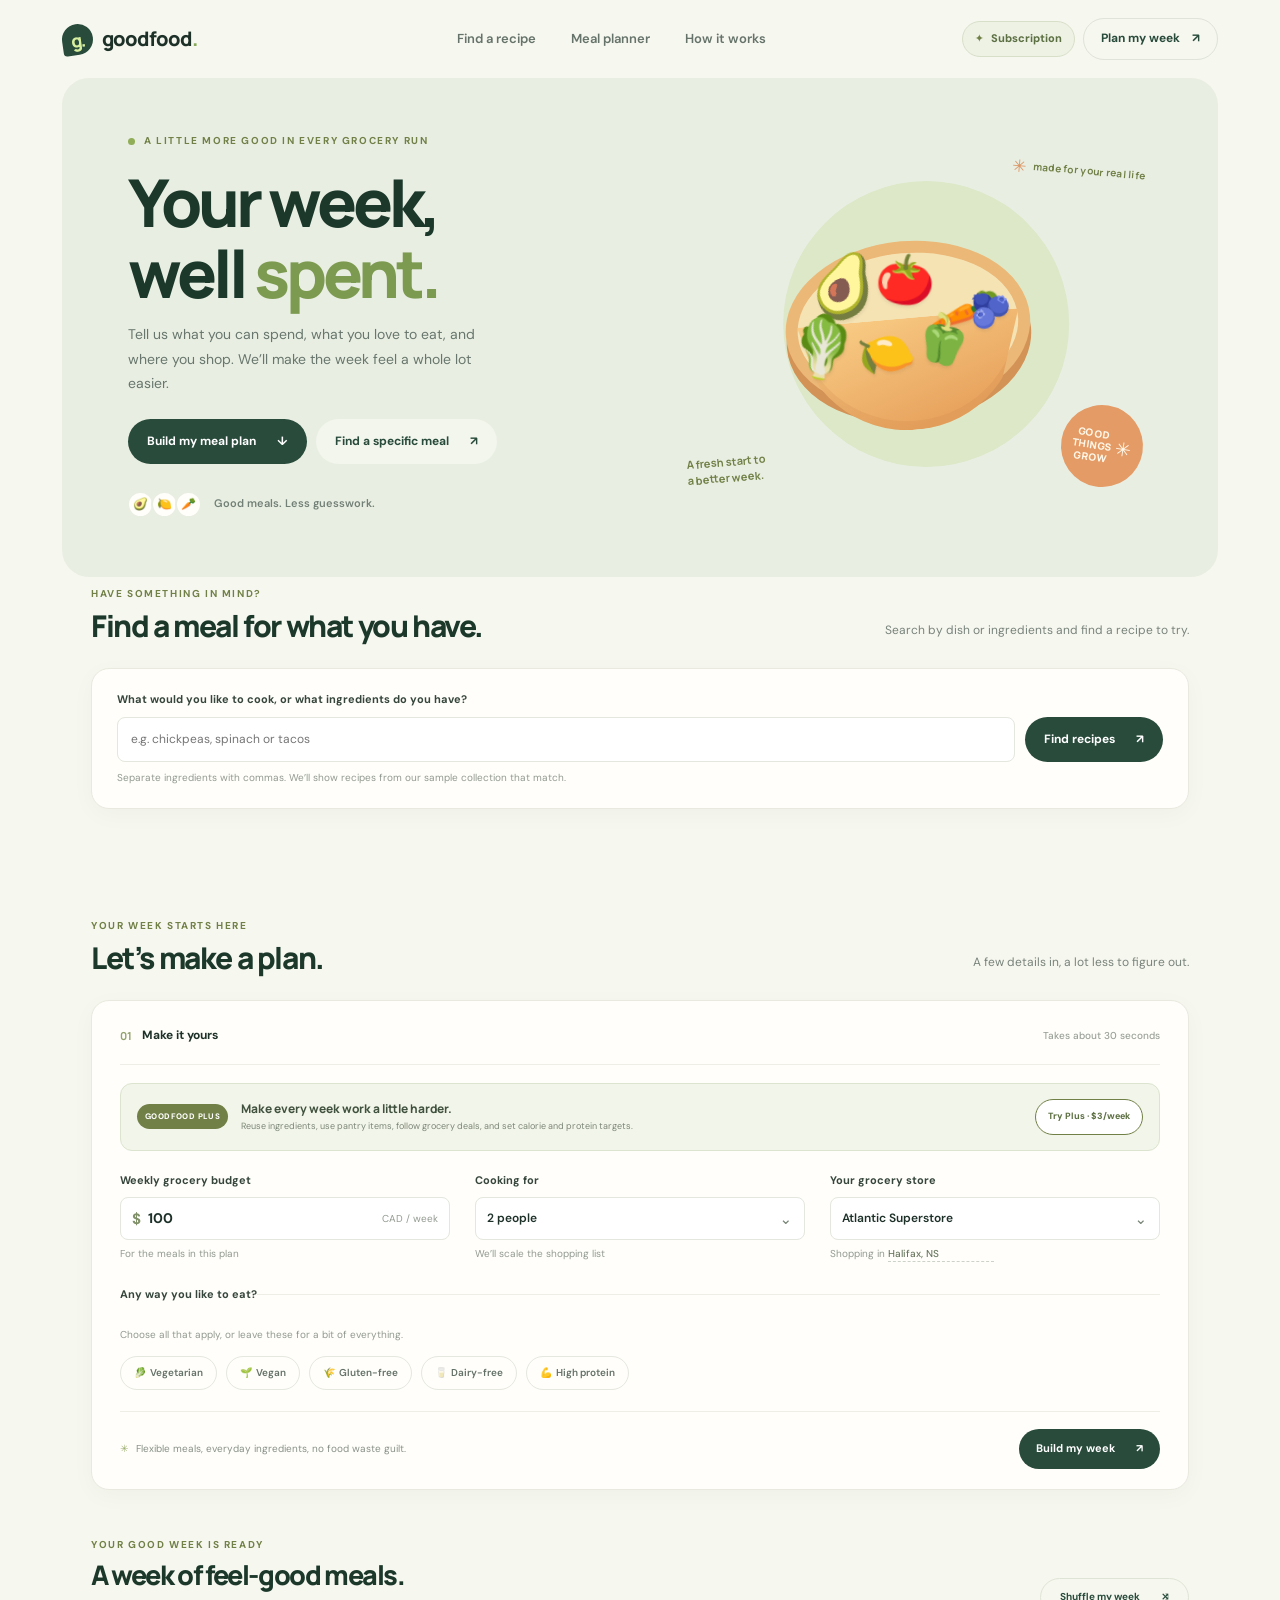
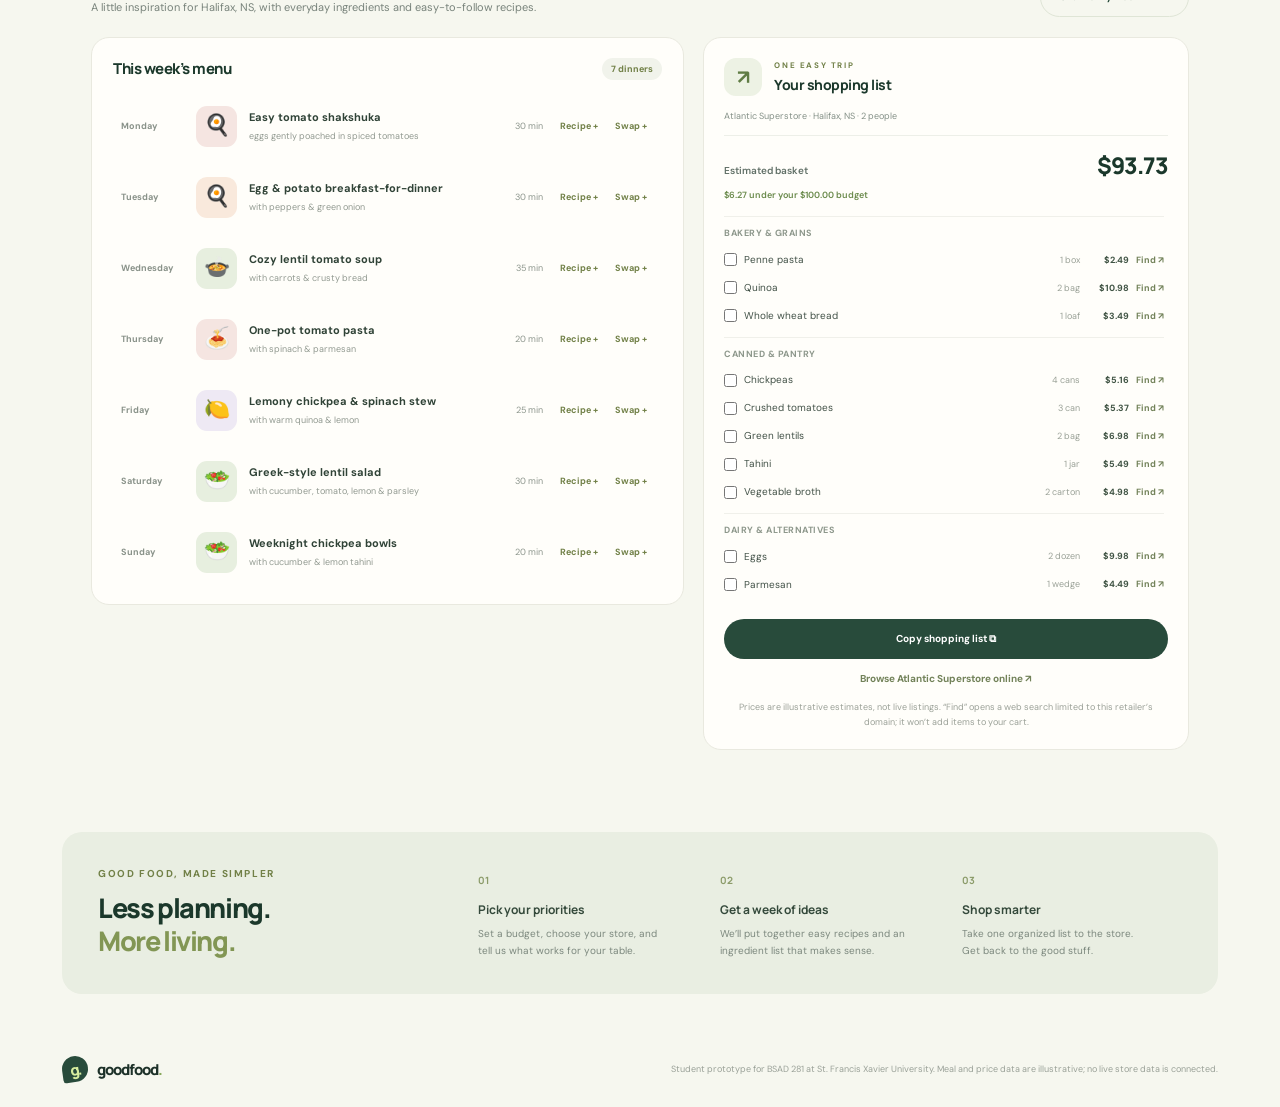
==== commit c325e17e: "make a commit message for: adding an option to the site to view a recipe for each day of the week th" ====
--- a/index.html
+++ b/index.html
@@ -18,11 +18,37 @@
       <span>goodfood<span class="brand-period">.</span></span>
     </a>
     <nav aria-label="Main navigation">
+      <a href="#recipe-finder">Find a recipe</a>
       <a href="#planner">Meal planner</a>
       <a href="#how-it-works">How it works</a>
     </nav>
-    <a class="header-cta" href="#planner">Plan my week <span aria-hidden="true">↗</span></a>
+    <div class="header-actions">
+      <button class="subscription-button" id="header-subscription" type="button">
+        <span aria-hidden="true">✦</span> Subscription
+      </button>
+      <a class="header-cta" href="#planner">Plan my week <span aria-hidden="true">↗</span></a>
+    </div>
   </header>
+
+  <dialog class="subscription-modal" id="subscription-modal" aria-labelledby="subscription-title">
+    <form method="dialog">
+      <button class="subscription-close" type="submit" value="cancel" aria-label="Close subscription options">×</button>
+      <p class="eyebrow">Goodfood Plus</p>
+      <h2 id="subscription-title">Make every week work harder.</h2>
+      <p class="subscription-price"><strong>$3</strong> / week <span>Hypothetical weekly charge</span></p>
+      <ul class="subscription-features">
+        <li><span>↻</span> Reuse ingredients across meals to cut waste and costs</li>
+        <li><span>◎</span> Set personalized calorie and protein targets</li>
+        <li><span>✦</span> Build around weekly grocery deals</li>
+        <li><span>▦</span> Add pantry inventory and skip what you already own</li>
+      </ul>
+      <div class="subscription-actions">
+        <button class="subscription-cancel" type="submit" value="cancel">Not now</button>
+        <button class="subscription-accept" id="subscription-accept" type="button">Accept $3/week</button>
+      </div>
+      <p class="subscription-disclaimer">Preview only: no real payment is collected.</p>
+    </form>
+  </dialog>
 
   <main id="home">
     <section class="hero" aria-labelledby="hero-title">
@@ -30,7 +56,10 @@
         <p class="eyebrow"><span class="eyebrow-dot"></span> A little more good in every grocery run</p>
         <h1 id="hero-title">Your week,<br>well <span>spent.</span></h1>
         <p class="hero-description">Tell us what you can spend, what you love to eat, and where you shop. We’ll make the week feel a whole lot easier.</p>
-        <a class="button button-dark" href="#planner">Build my meal plan <span aria-hidden="true">↓</span></a>
+        <div class="hero-actions">
+          <a class="button button-dark" href="#planner">Build my meal plan <span aria-hidden="true">↓</span></a>
+          <a class="button hero-secondary" href="#recipe-finder">Find a specific meal <span aria-hidden="true">↗</span></a>
+        </div>
         <div class="hero-note"><span class="avatar-stack" aria-hidden="true"><i>🥑</i><i>🍋</i><i>🥕</i></span><span>Good meals. Less guesswork.</span></div>
       </div>
       <div class="hero-art" aria-label="A colorful bowl of fresh vegetables">
@@ -52,6 +81,29 @@
       </div>
     </section>
 
+    <section class="recipe-finder" id="recipe-finder" aria-labelledby="recipe-finder-title">
+      <div class="section-heading">
+        <div>
+          <p class="eyebrow">Have something in mind?</p>
+          <h2 id="recipe-finder-title">Find a meal for what you have.</h2>
+        </div>
+        <p class="section-aside">Search by dish or ingredients and find a recipe to try.</p>
+      </div>
+      <form class="recipe-search-form" id="recipe-search-form">
+        <label for="recipe-query">What would you like to cook, or what ingredients do you have?</label>
+        <div class="recipe-search-controls">
+          <input id="recipe-query" name="query" type="search" maxlength="120" placeholder="e.g. chickpeas, spinach or tacos" required>
+          <button class="button button-dark" type="submit">Find recipes <span aria-hidden="true">↗</span></button>
+        </div>
+        <p class="field-hint">Separate ingredients with commas. We’ll show recipes from our sample collection that match.</p>
+      </form>
+      <p class="recipe-search-message" id="recipe-search-message" role="status" aria-live="polite"></p>
+      <div class="recipe-search-results" id="recipe-search-results" aria-live="polite" hidden>
+        <h3 id="recipe-results-heading"></h3>
+        <div class="recipe-search-list" id="recipe-search-list"></div>
+      </div>
+    </section>
+
     <section class="planner-section" id="planner" aria-labelledby="planner-title">
       <div class="section-heading">
         <div>
@@ -66,6 +118,45 @@
           <span class="step-number">01</span>
           <span>Make it yours</span>
           <span class="form-time">Takes about 30 seconds</span>
+        </div>
+        <section class="premium-panel" id="premium-panel" aria-labelledby="premium-title">
+          <div class="premium-copy">
+            <p class="premium-badge">Goodfood Plus</p>
+            <div>
+              <h3 id="premium-title">Make every week work a little harder.</h3>
+              <p>Reuse ingredients, use pantry items, follow grocery deals, and set calorie and protein targets.</p>
+            </div>
+          </div>
+          <button class="premium-button" id="premium-toggle" type="button">Try Plus · $3/week</button>
+        </section>
+        <div class="premium-controls" id="premium-controls" hidden>
+          <div class="premium-controls-heading">
+            <span>Goodfood Plus settings</span>
+            <span class="premium-active">Active in this preview</span>
+          </div>
+          <div class="premium-grid">
+            <label class="field" for="goal">
+              <span class="field-label">Nutrition goal</span>
+              <span class="select-wrap"><select id="goal" name="goal"><option value="maintain" selected>Maintain weight</option><option value="lose">Lose weight</option><option value="build">Build muscle</option></select></span>
+            </label>
+            <label class="field" for="calorie-target">
+              <span class="field-label">Daily calorie target</span>
+              <span class="input-wrap"><input id="calorie-target" name="calories" type="number" min="1200" max="5000" step="50" value="2000"><span class="input-suffix">kcal / day</span></span>
+            </label>
+            <label class="field" for="protein-target">
+              <span class="field-label">Daily protein target</span>
+              <span class="input-wrap"><input id="protein-target" name="protein" type="number" min="40" max="300" step="5" value="110"><span class="input-suffix">g / day</span></span>
+            </label>
+            <label class="field field-wide" for="pantry">
+              <span class="field-label">Pantry inventory</span>
+              <input class="text-field" id="pantry" name="pantry" type="text" placeholder="Rice, eggs, olive oil, black beans">
+              <span class="field-hint">Separate items with commas. Matching ingredients will not be added to the list.</span>
+            </label>
+            <label class="premium-toggle-row" for="use-deals">
+              <input id="use-deals" name="useDeals" type="checkbox" checked>
+              <span><strong>Plan around weekly deals</strong><small>Favor participating ingredients from this store.</small></span>
+            </label>
+          </div>
         </div>
         <div class="form-grid">
           <label class="field" for="budget">
@@ -109,6 +200,7 @@
             <p class="eyebrow">Your good week is ready</p>
             <h2 id="results-title">A week of feel-good meals.</h2>
             <p class="results-subtitle" id="results-subtitle"></p>
+            <div class="premium-plan-summary" id="premium-plan-summary" hidden></div>
           </div>
           <button class="button button-light" id="regenerate-button" type="button">Shuffle my week <span aria-hidden="true">⤨</span></button>
         </div>
@@ -128,9 +220,9 @@
             <div class="shopping-list" id="shopping-list"></div>
             <div class="list-actions">
               <button class="button button-dark copy-button" id="copy-button" type="button">Copy shopping list <span aria-hidden="true">⧉</span></button>
-              <a class="store-link" id="store-link" href="#" target="_blank" rel="noopener noreferrer">Visit store website <span aria-hidden="true">↗</span></a>
+              <a class="store-link" id="store-link" href="#" target="_blank" rel="noopener noreferrer">Browse store online <span aria-hidden="true">↗</span></a>
             </div>
-            <p class="price-disclaimer">Prices are illustrative estimates, not live store listings. Check your store’s website for current prices and availability.</p>
+            <p class="price-disclaimer">Prices are illustrative estimates, not live listings. “Find” opens a web search limited to this retailer’s domain; it won’t add items to your cart.</p>
           </aside>
         </div>
       </section>
--- a/styles.css
+++ b/styles.css
@@ -79,6 +79,60 @@
   text-decoration: none;
 }
 .header-cta span { padding-left: 9px; }
+.header-actions { display: flex; align-items: center; gap: 8px; }
+.subscription-button {
+  min-height: 36px;
+  padding: 0 12px;
+  border: 1px solid #d8dfc9;
+  border-radius: 999px;
+  background: #edf2e4;
+  color: #5d7043;
+  font-size: 11px;
+  font-weight: 800;
+  cursor: pointer;
+}
+.subscription-button span { margin-right: 4px; color: #718047; }
+.subscription-button.is-active { border-color: #718047; background: #718047; color: #fff; }
+.subscription-button.is-active span { color: #d7ed9f; }
+
+.subscription-modal {
+  width: min(460px, calc(100% - 32px));
+  padding: 0;
+  border: 1px solid #dfe4d5;
+  border-radius: 20px;
+  background: #fffefa;
+  color: var(--ink);
+  box-shadow: 0 24px 80px rgb(29 49 41 / 22%);
+}
+.subscription-modal::backdrop { background: rgb(29 49 41 / 38%); backdrop-filter: blur(3px); }
+.subscription-modal form { position: relative; padding: 30px; }
+.subscription-close {
+  width: 32px;
+  height: 32px;
+  position: absolute;
+  top: 14px;
+  right: 14px;
+  border: 0;
+  border-radius: 50%;
+  background: #f1f3eb;
+  color: #718047;
+  font-size: 20px;
+  line-height: 1;
+  cursor: pointer;
+}
+.subscription-modal h2 { margin: 8px 0 12px; color: var(--green-dark); font: 800 27px/1.15 var(--display); letter-spacing: -1px; }
+.subscription-price { display: flex; align-items: baseline; gap: 5px; margin: 0 0 18px; color: #718047; font-size: 12px; }
+.subscription-price strong { color: var(--green-dark); font: 800 34px var(--display); letter-spacing: -1px; }
+.subscription-price span { margin-left: auto; color: #929a91; font-size: 9px; }
+.subscription-features { display: grid; gap: 9px; margin: 0; padding: 0; list-style: none; }
+.subscription-features li { display: grid; grid-template-columns: 28px 1fr; align-items: center; min-height: 42px; padding: 7px 10px; border: 1px solid #edf0e7; border-radius: 10px; color: #5d695f; font-size: 11px; }
+.subscription-features li span { display: grid; width: 23px; height: 23px; place-items: center; border-radius: 50%; background: #edf2e4; color: #718047; font-weight: 800; }
+.subscription-actions { display: grid; grid-template-columns: 1fr 1.35fr; gap: 9px; margin-top: 18px; }
+.subscription-cancel, .subscription-accept { min-height: 43px; border-radius: 999px; font-size: 11px; font-weight: 800; cursor: pointer; }
+.subscription-cancel { border: 1px solid #dde3d5; background: #fff; color: #69766c; }
+.subscription-accept { border: 0; background: var(--green); color: #fff; }
+.subscription-accept:hover { background: var(--green-dark); }
+.subscription-disclaimer { margin: 10px 0 0; color: #9ba198; font-size: 9px; text-align: center; }
 
 main { max-width: 1240px; margin: 0 auto; padding: 0 42px; }
 .hero {
@@ -113,6 +167,9 @@
 }
 .hero h1 span { color: #7c9a50; }
 .hero-description { max-width: 385px; margin-bottom: 23px; color: #68766d; font-size: 14px; line-height: 1.75; }
+.hero-actions { display: flex; flex-wrap: wrap; gap: 9px; }
+.hero-secondary { min-height: 45px; border: 1px solid #cdd7c1; background: rgb(255 254 250 / 42%); color: var(--green); }
+.hero-secondary:hover { background: #fffefa; }
 .button {
   display: inline-flex;
   min-height: 45px;
@@ -248,6 +305,35 @@
 .form-topline { display: flex; align-items: center; gap: 10px; padding-bottom: 18px; border-bottom: 1px solid #eeeeE6; color: var(--ink); font-size: 12px; font-weight: 700; }
 .step-number { color: #91a16e; font: 700 11px var(--display); }
 .form-time { margin-left: auto; color: #9aa198; font-size: 10px; font-weight: 500; }
+.premium-panel {
+  display: flex;
+  align-items: center;
+  justify-content: space-between;
+  gap: 16px;
+  margin: 18px 0 0;
+  padding: 15px 16px;
+  border: 1px solid #dce4cf;
+  border-radius: 12px;
+  background: #f2f5e9;
+}
+.premium-copy { display: flex; align-items: center; gap: 13px; }
+.premium-copy h3 { margin: 0 0 3px; color: #40523f; font: 750 12px var(--display); }
+.premium-copy p:not(.premium-badge) { margin: 0; color: #7c8779; font-size: 9px; line-height: 1.5; }
+.premium-badge { flex: 0 0 auto; margin: 0; padding: 6px 8px; border-radius: 999px; background: #718047; color: #fff; font-size: 8px; font-weight: 800; letter-spacing: 0.4px; text-transform: uppercase; }
+.premium-button { min-height: 36px; flex: 0 0 auto; padding: 0 12px; border: 1px solid #718047; border-radius: 999px; background: #fff; color: #5d7043; font-size: 9px; font-weight: 800; cursor: pointer; }
+.premium-button.is-active { border-color: #718047; background: #718047; color: #fff; }
+.premium-controls { margin-top: 12px; padding: 17px; border: 1px solid #dce4cf; border-radius: 12px; background: #fbfcf7; }
+.premium-controls-heading { display: flex; justify-content: space-between; margin-bottom: 14px; color: #40523f; font-size: 10px; font-weight: 800; }
+.premium-active { color: #718047; font-size: 8px; }
+.premium-grid { display: grid; grid-template-columns: repeat(3, minmax(0, 1fr)); gap: 12px 16px; }
+.premium-grid .field { gap: 6px; }
+.text-field { min-height: 43px; width: 100%; box-sizing: border-box; padding: 0 11px; border: 1px solid #e3e7dd; border-radius: 8px; background: #fff; color: var(--ink); font-size: 11px; }
+.text-field:focus { border-color: #9eaf7b; outline: none; }
+.field-wide { grid-column: 1 / 3; }
+.premium-toggle-row { display: flex; align-items: center; gap: 8px; align-self: end; min-height: 43px; cursor: pointer; }
+.premium-toggle-row input { accent-color: #718047; }
+.premium-toggle-row span { display: grid; gap: 2px; color: #40523f; font-size: 9px; }
+.premium-toggle-row small { color: #929a91; font-size: 8px; }
 .form-grid { display: grid; grid-template-columns: repeat(3, 1fr); gap: 25px; padding: 21px 0 24px; }
 .field { display: flex; min-width: 0; flex-direction: column; gap: 8px; }
 .field-label, .diet-fieldset legend { color: #36463d; font-size: 11px; font-weight: 700; }
@@ -295,10 +381,52 @@
 .form-message { min-height: 0; margin: 0; color: #a64e37; font-size: 12px; }
 .form-message:not(:empty) { margin-top: 13px; }
 
+.recipe-finder { padding: 10px 29px 35px; scroll-margin-top: 25px; }
+.recipe-search-form {
+  padding: 22px 25px;
+  border: 1px solid #e9e9df;
+  border-radius: var(--radius);
+  background: var(--surface);
+  box-shadow: 0 6px 25px rgb(37 52 41 / 3%);
+}
+.recipe-search-form > label { display: block; margin-bottom: 9px; color: #36463d; font-size: 11px; font-weight: 700; }
+.recipe-search-controls { display: flex; gap: 10px; }
+.recipe-search-controls input {
+  width: 100%;
+  min-width: 0;
+  min-height: 45px;
+  padding: 0 13px;
+  border: 1px solid #e3e7dd;
+  border-radius: 8px;
+  background: #fff;
+  color: var(--ink);
+  font-size: 12px;
+}
+.recipe-search-controls input:focus { border-color: #9eaf7b; }
+.recipe-search-controls .button { flex: 0 0 auto; }
+.recipe-search-form .field-hint { margin-top: 8px; }
+.recipe-search-message { margin: 0; color: #a64e37; font-size: 11px; }
+.recipe-search-message:not(:empty) { margin-top: 10px; }
+.recipe-search-results { padding-top: 22px; }
+.recipe-search-results > h3 { margin: 0 0 12px; color: var(--green-dark); font: 750 15px var(--display); }
+.recipe-search-list { display: grid; grid-template-columns: repeat(2, minmax(0, 1fr)); gap: 12px; }
+.recipe-result-card { min-width: 0; padding: 17px; border: 1px solid #e9e9df; border-radius: 14px; background: var(--surface); }
+.recipe-result-header { display: flex; align-items: start; justify-content: space-between; gap: 10px; }
+.recipe-result-header h4 { margin: 0; color: #304337; font: 750 13px/1.4 var(--display); }
+.recipe-result-time { flex: 0 0 auto; color: #8d968d; font-size: 9px; white-space: nowrap; }
+.recipe-result-description { margin: 5px 0 0; color: #929a91; font-size: 10px; }
+.recipe-match-summary { margin: 9px 0 13px; color: #6a8050; font-size: 10px; font-weight: 700; }
+.recipe-result-card h5 { margin: 0 0 7px; color: #405444; font-size: 10px; font-weight: 700; }
+.recipe-result-card .recipe-ingredients { margin-bottom: 13px; }
+.recipe-result-card .recipe-steps { margin-bottom: 0; }
+.recipe-empty-state { margin: 0; color: #78837b; font-size: 11px; }
+
 .results { padding-top: 48px; scroll-margin-top: 20px; }
 .results-header { display: flex; align-items: end; justify-content: space-between; gap: 20px; margin-bottom: 20px; }
 .results-header h2 { font-size: 27px; }
 .results-subtitle { margin: 8px 0 0; color: var(--muted); font-size: 11px; }
+.premium-plan-summary { display: flex; flex-wrap: wrap; gap: 5px; max-width: 620px; margin-top: 10px; }
+.premium-plan-summary span { padding: 5px 8px; border: 1px solid #dde5d1; border-radius: 999px; background: #f3f6ec; color: #687653; font-size: 8px; font-weight: 700; }
 .button-light { min-height: 39px; border: 1px solid #dfe5d6; background: transparent; color: var(--green); font-size: 10px; }
 .button-light:hover { background: #edf2e4; }
 .results-grid { display: grid; grid-template-columns: minmax(0, 1.1fr) minmax(315px, 0.9fr); gap: 19px; align-items: start; }
@@ -308,7 +436,8 @@
 .panel-heading h3, .shopping-heading h3 { margin: 0; color: var(--green-dark); font: 750 15px var(--display); letter-spacing: -0.5px; }
 .menu-count { padding: 4px 9px; border-radius: 999px; background: #f1f3eb; color: #718047; font-size: 9px; font-weight: 700; }
 .meal-list { display: grid; gap: 7px; }
-.meal-card { min-height: 64px; display: grid; grid-template-columns: 65px 43px minmax(0, 1fr) auto; align-items: center; gap: 10px; padding: 7px 9px; border-radius: 10px; }
+.meal-entry { min-width: 0; }
+.meal-card { min-height: 64px; display: grid; grid-template-columns: 65px 43px minmax(0, 1fr) auto auto; align-items: center; gap: 10px; padding: 7px 9px; border-radius: 10px; }
 .meal-card:hover { background: #f8f8f2; }
 .meal-day { color: #899289; font-size: 9px; font-weight: 700; }
 .meal-illustration { display: grid; width: 41px; height: 41px; place-items: center; border-radius: 11px; font-size: 21px; }
@@ -321,6 +450,25 @@
 .meal-details h4 { overflow: hidden; margin: 0 0 3px; color: #304337; font-size: 11px; font-weight: 700; text-overflow: ellipsis; white-space: nowrap; }
 .meal-details p { overflow: hidden; margin: 0; color: #929a91; font-size: 9px; text-overflow: ellipsis; white-space: nowrap; }
 .meal-time { color: #8d968d; font-size: 9px; white-space: nowrap; }
+.meal-actions { display: flex; align-items: center; gap: 3px; }
+.recipe-toggle, .swap-toggle { padding: 5px 7px; border: 0; border-radius: 6px; background: transparent; color: #718047; font-size: 9px; font-weight: 700; white-space: nowrap; cursor: pointer; }
+.recipe-toggle:hover, .swap-toggle:hover { background: #edf2e4; }
+.swap-toggle:disabled { color: #a4aaa2; cursor: not-allowed; }
+.recipe-panel { margin: 0 8px 9px 65px; padding: 14px 16px; border-radius: 10px; background: #f7f8f1; }
+.recipe-panel h5 { margin: 0 0 7px; color: #405444; font-size: 10px; font-weight: 700; }
+.recipe-ingredients { display: flex; flex-wrap: wrap; gap: 6px; margin: 0 0 13px; padding: 0; list-style: none; }
+.recipe-ingredients li { padding: 4px 8px; border: 1px solid #e8ebdf; border-radius: 999px; color: #687568; font-size: 9px; }
+.recipe-steps { display: grid; gap: 6px; margin: 0; padding-left: 17px; color: #637067; font-size: 10px; line-height: 1.55; }
+.recipe-steps li { padding-left: 2px; }
+.recipe-note { margin: 10px 0 0; color: #929a91; font-size: 9px; }
+.tutorial-link { display: inline-block; margin-top: 10px; color: #637d48; font-size: 9px; font-weight: 700; line-height: 1.5; text-decoration: none; }
+.tutorial-link:hover { color: var(--green-dark); text-decoration: underline; }
+.alternatives-panel { margin: 0 8px 9px 65px; padding: 14px 16px; border: 1px solid #e8ebdf; border-radius: 10px; background: #fffefa; }
+.alternatives-panel h5 { margin: 0 0 9px; color: #405444; font-size: 10px; font-weight: 700; }
+.alternatives-panel > p { margin: 0; color: #929a91; font-size: 10px; }
+.alternative-choices { display: grid; grid-template-columns: repeat(auto-fit, minmax(170px, 1fr)); gap: 7px; }
+.alternative-choice { padding: 9px 10px; border: 1px solid #e8ebdf; border-radius: 8px; background: #fff; color: #536453; font-size: 10px; text-align: left; cursor: pointer; }
+.alternative-choice:hover { border-color: #b7c49d; background: #f7f8f1; color: var(--green-dark); }
 
 .shopping-panel { padding: 20px; }
 .shopping-heading { display: flex; align-items: center; gap: 12px; }
@@ -337,11 +485,14 @@
 .shopping-list { max-height: 390px; overflow-y: auto; padding: 2px 4px 0 0; }
 .aisle-section { padding: 9px 0 7px; border-top: 1px solid #f0f0ea; }
 .aisle-section h4 { margin: 0 0 5px; color: #8d978b; font-size: 9px; font-weight: 700; letter-spacing: 0.5px; text-transform: uppercase; }
-.shopping-item { min-height: 28px; display: flex; align-items: center; gap: 8px; cursor: pointer; }
+.shopping-item { min-height: 28px; display: flex; align-items: center; gap: 7px; }
 .shopping-item input { width: 13px; height: 13px; flex: 0 0 auto; margin: 0; accent-color: #718c54; cursor: pointer; }
-.shopping-item-name { flex: 1; color: #435248; font-size: 10px; }
-.shopping-quantity { color: #9aa197; font-size: 9px; white-space: nowrap; }
+.shopping-item-name { min-width: 0; flex: 1; color: #435248; font-size: 10px; cursor: pointer; overflow-wrap: anywhere; }
+.shopping-quantity { flex: 0 0 auto; color: #9aa197; font-size: 9px; white-space: nowrap; }
+.shopping-price { min-width: 42px; color: #405444; font-size: 9px; font-weight: 700; text-align: right; white-space: nowrap; }
 .shopping-item.is-checked .shopping-item-name { color: #a2aaa0; text-decoration: line-through; }
+.shopping-search { flex: 0 0 auto; color: #728259; font-size: 9px; font-weight: 700; text-decoration: none; }
+.shopping-search:hover { color: var(--green-dark); text-decoration: underline; }
 .list-actions { display: grid; gap: 12px; margin-top: 15px; }
 .copy-button { width: 100%; min-height: 40px; font-size: 10px; }
 .store-link { justify-self: center; color: #728259; font-size: 10px; font-weight: 700; text-decoration: none; }
@@ -383,10 +534,12 @@
   .hero { padding: 46px 42px; }
   .hero-art { transform: scale(0.9); transform-origin: center; }
   .planner-section { padding-right: 12px; padding-left: 12px; }
+  .recipe-finder { padding-right: 12px; padding-left: 12px; }
   .results-grid { grid-template-columns: minmax(0, 1fr) minmax(280px, 0.85fr); gap: 12px; }
-  .meal-card { grid-template-columns: 53px 38px minmax(0, 1fr); gap: 8px; }
+  .meal-card { grid-template-columns: 53px 38px minmax(0, 1fr) auto; gap: 8px; }
   .meal-illustration { width: 37px; height: 37px; font-size: 19px; }
   .meal-time { display: none; }
+  .recipe-panel { margin-left: 53px; }
   .how-section { grid-template-columns: 1fr; gap: 25px; }
   .site-footer { padding-right: 25px; padding-left: 25px; }
 }
@@ -394,6 +547,9 @@
   .site-header { height: 66px; padding: 0 18px; }
   .site-header nav { gap: 16px; margin: 0; }
   .site-header nav a { font-size: 10px; }
+  .site-header nav a[href="#how-it-works"] { display: none; }
+  .header-actions { gap: 5px; }
+  .subscription-button { min-height: 34px; padding: 0 9px; font-size: 9px; }
   .header-cta { padding: 9px 11px; font-size: 10px; }
   .brand { gap: 7px; font-size: 17px; }
   .brand-mark { width: 28px; height: 28px; }
@@ -401,6 +557,8 @@
   .hero { min-height: initial; grid-template-columns: 1fr; padding: 40px 27px 19px; border-radius: 20px; }
   .hero h1 { font-size: clamp(44px, 13vw, 61px); }
   .hero-description { max-width: 440px; }
+  .hero-actions { flex-direction: column; align-items: stretch; }
+  .hero-actions .button { width: 100%; }
   .hero-art { width: min(100%, 350px); height: 295px; justify-self: center; margin: 8px auto 0; transform: scale(0.86); transform-origin: top center; }
   .art-sun { top: 0; }
   .food-bowl { top: 32px; }
@@ -408,9 +566,15 @@
   .art-caption { bottom: 2px; left: 1px; }
   .art-sticker { right: 0; bottom: 5px; }
   .planner-section { padding: 52px 2px 46px; }
+  .recipe-finder { padding: 5px 2px 30px; }
   .section-heading { align-items: start; gap: 10px; flex-direction: column; margin-bottom: 18px; }
   .section-heading h2, .results-header h2 { font-size: 26px; }
   .planner-form { padding: 19px 16px 16px; }
+  .premium-panel { align-items: flex-start; flex-direction: column; }
+  .premium-copy { align-items: flex-start; }
+  .premium-button { align-self: stretch; }
+  .premium-grid { grid-template-columns: 1fr; }
+  .field-wide { grid-column: auto; }
   .form-grid { grid-template-columns: 1fr; gap: 17px; padding: 18px 0; }
   .field { gap: 6px; }
   .field-hint input { width: 124px; }
@@ -419,13 +583,19 @@
   .form-bottom { align-items: flex-start; flex-direction: column; }
   .form-bottom p { line-height: 1.5; }
   .generate-button { align-self: stretch; }
+  .recipe-search-form { padding: 18px 16px; }
+  .recipe-search-controls { align-items: stretch; flex-direction: column; }
+  .recipe-search-controls .button { width: 100%; }
+  .recipe-search-list { grid-template-columns: 1fr; }
   .results { padding-top: 39px; }
   .results-header { align-items: start; flex-direction: column; }
   .results-header .button { align-self: flex-start; }
   .results-grid { grid-template-columns: 1fr; }
   .meals-panel, .shopping-panel { padding: 16px; }
   .meal-card { grid-template-columns: 55px 41px minmax(0, 1fr) auto; gap: 9px; }
-  .meal-time { display: block; }
+  .meal-time { display: none; }
+  .recipe-panel { margin-left: 55px; }
+  .alternatives-panel { margin-left: 55px; }
   .how-section { margin: 0 0 40px; padding: 27px 23px; }
   .how-steps { grid-template-columns: 1fr; gap: 18px; }
   .how-step { display: grid; grid-template-columns: 31px 1fr; column-gap: 8px; }
@@ -438,10 +608,13 @@
 @media (max-width: 390px) {
   .site-header nav { gap: 10px; }
   .site-header nav a { font-size: 9px; }
+  .site-header nav a[href="#recipe-finder"] { display: none; }
   .header-cta { font-size: 0; }
   .header-cta span { font-size: 13px; }
-  .meal-card { grid-template-columns: 48px 37px minmax(0, 1fr); gap: 7px; }
+  .meal-card { grid-template-columns: 48px 37px minmax(0, 1fr) auto; gap: 7px; }
   .meal-time { display: none; }
+  .recipe-panel { margin-left: 48px; }
+  .alternatives-panel { margin-left: 48px; }
 }
 @media (prefers-reduced-motion: reduce) {
   *, *::before, *::after { scroll-behavior: auto !important; transition-duration: 0.01ms !important; }
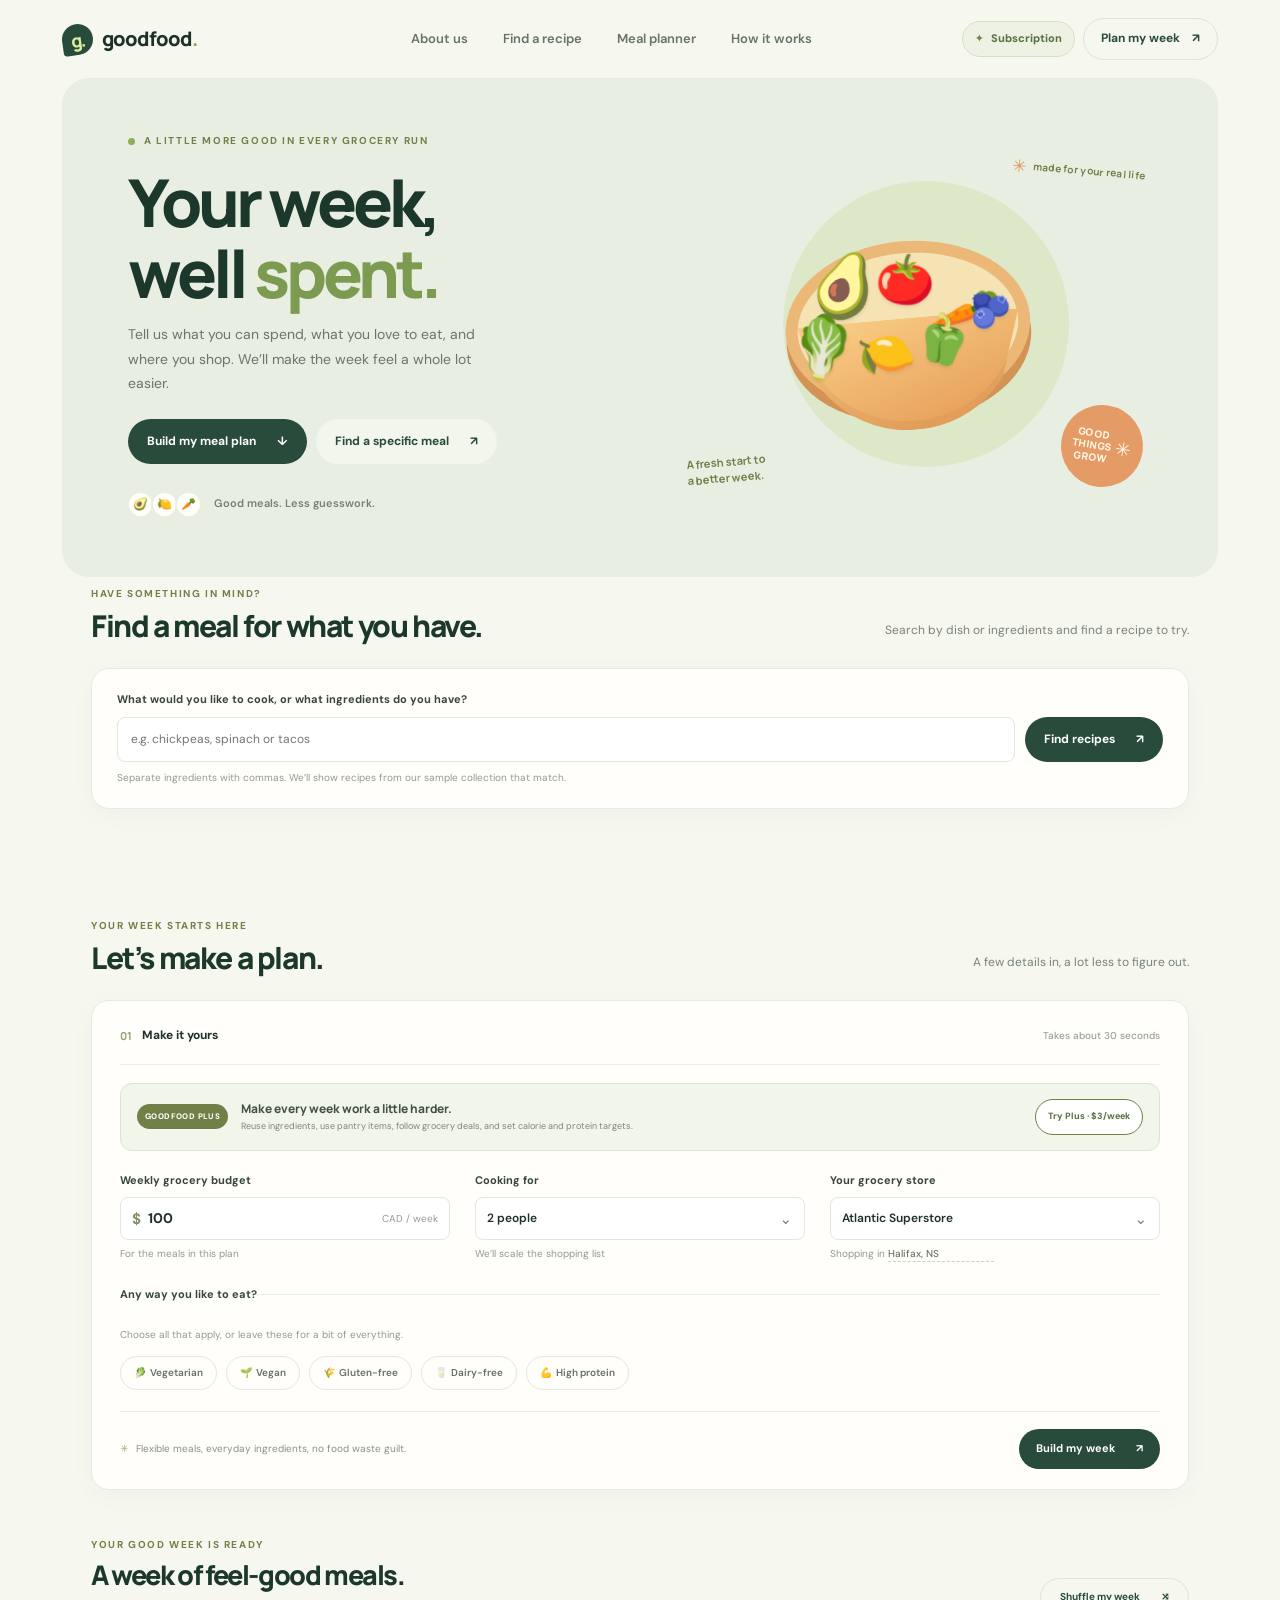
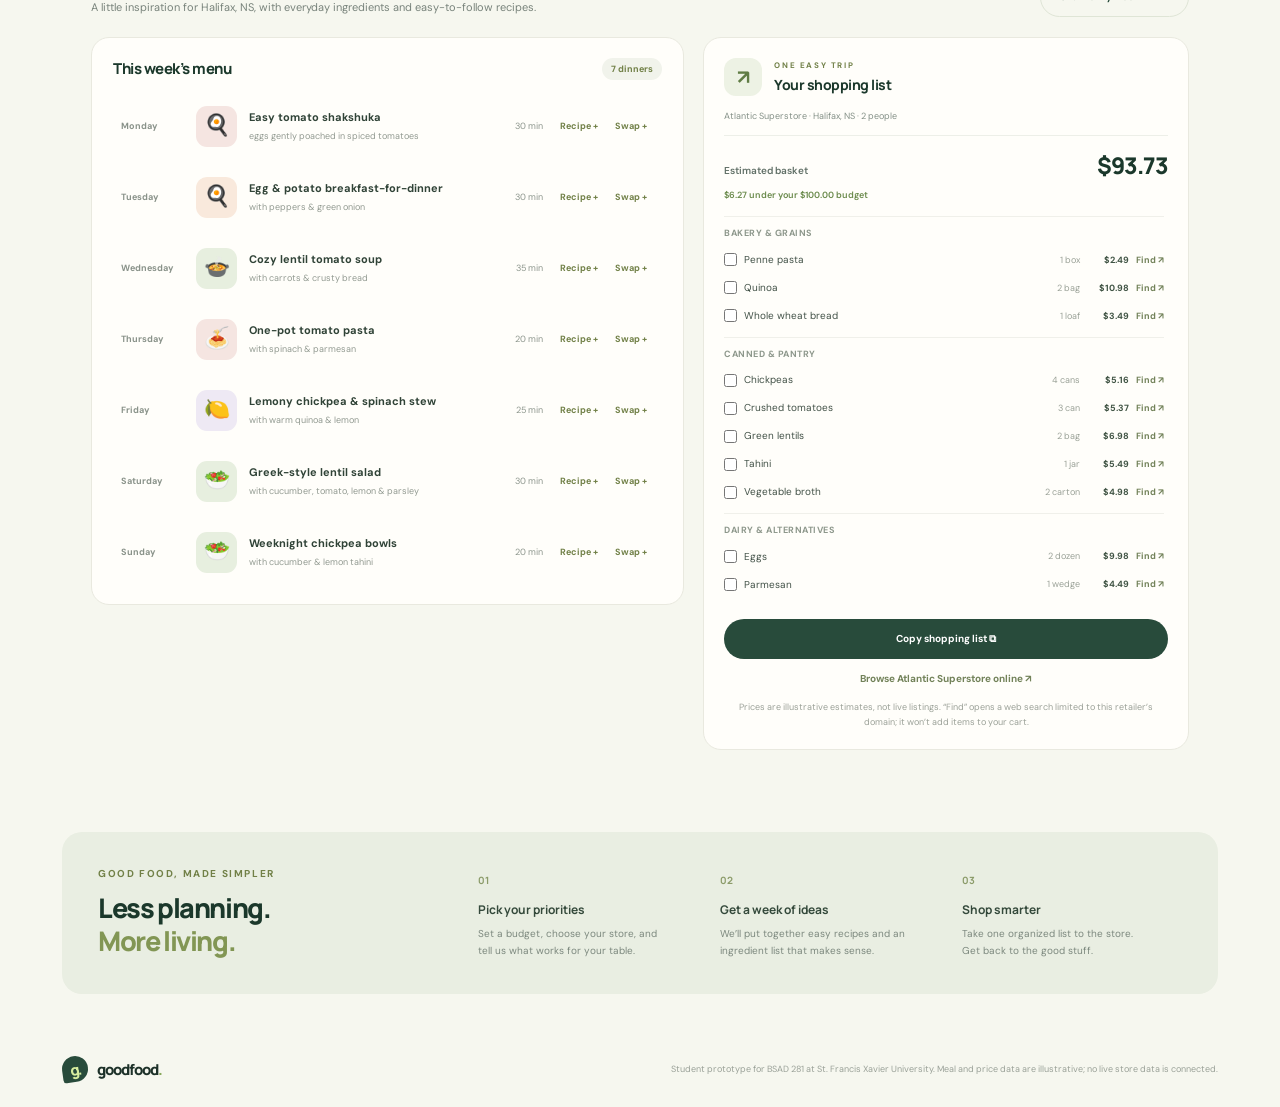
==== commit f90e8321: "Add GoodFood about page Co-authored-by: Copilot <223556219+Copilot@users.noreply.github.com>" ====
--- a/index.html
+++ b/index.html
@@ -18,6 +18,7 @@
       <span>goodfood<span class="brand-period">.</span></span>
     </a>
     <nav aria-label="Main navigation">
+      <a href="about.html">About us</a>
       <a href="#recipe-finder">Find a recipe</a>
       <a href="#planner">Meal planner</a>
       <a href="#how-it-works">How it works</a>
--- a/styles.css
+++ b/styles.css
@@ -528,6 +528,45 @@
 .footer-brand .brand-mark { width: 26px; height: 26px; font-size: 15px; }
 .site-footer p { max-width: 590px; margin: 0; color: #9aa198; font-size: 9px; text-align: right; }
 
+.site-header nav a[aria-current="page"] { color: var(--green-dark); }
+.about-main { padding-top: 20px; }
+.about-hero {
+  min-height: 390px;
+  display: grid;
+  grid-template-columns: 1.1fr 0.9fr;
+  align-items: center;
+  gap: 30px;
+  overflow: hidden;
+  padding: 48px 66px;
+  border-radius: 27px;
+  background: #e9eee2;
+}
+.about-hero-copy { position: relative; z-index: 1; }
+.about-hero h1 { margin: 18px 0 15px; color: var(--green-dark); font: 800 clamp(44px, 5.2vw, 64px)/1.07 var(--display); letter-spacing: -3.5px; }
+.about-hero h1 span { color: #7c9a50; }
+.about-lead { max-width: 440px; margin-bottom: 23px; color: #68766d; font-size: 14px; line-height: 1.75; }
+.about-hero-art { min-height: 290px; position: relative; display: grid; place-items: center; }
+.about-art-sun { width: 260px; height: 260px; position: absolute; border-radius: 50%; background: #dce8c8; }
+.about-food { position: absolute; z-index: 1; filter: drop-shadow(0 5px 3px rgb(73 59 39 / 10%)); }
+.about-food-one { top: 52px; left: 17%; font-size: 72px; transform: rotate(-15deg); }
+.about-food-two { top: 37px; right: 15%; font-size: 62px; transform: rotate(12deg); }
+.about-food-three { bottom: 40px; left: 22%; font-size: 72px; transform: rotate(20deg); }
+.about-food-four { right: 17%; bottom: 38px; font-size: 68px; transform: rotate(-12deg); }
+.about-art-note { position: relative; z-index: 2; display: grid; width: 100px; height: 100px; place-content: center; border-radius: 50%; background: #e59b66; color: #fff8e9; font: 800 12px/1.2 var(--display); letter-spacing: 0.6px; text-align: center; transform: rotate(-8deg); box-shadow: 0 9px 24px rgb(77 66 44 / 12%); }
+.about-art-note span { position: absolute; right: 13px; bottom: 15px; font-size: 21px; }
+.about-details { padding: 58px 25px 20px; }
+.about-details-heading { max-width: 550px; margin-bottom: 23px; }
+.about-details-heading h2 { margin: 8px 0 0; color: var(--green-dark); font: 800 30px/1.2 var(--display); letter-spacing: -1.3px; }
+.about-cards { display: grid; grid-template-columns: repeat(3, 1fr); gap: 15px; }
+.about-card { min-height: 180px; padding: 21px; border: 1px solid #e8e9df; border-radius: 16px; background: var(--surface); box-shadow: 0 6px 25px rgb(37 52 41 / 3%); }
+.about-card-number { display: inline-block; margin-bottom: 14px; color: #8b9b69; font: 700 11px var(--display); }
+.about-card h3 { margin: 0 0 8px; color: #34493b; font: 750 15px var(--display); }
+.about-card p { margin: 0; color: #78837b; font-size: 12px; line-height: 1.7; }
+.about-note { margin: 17px 25px 30px; color: #9aa198; font-size: 10px; }
+.about-footer { display: flex; max-width: 1240px; align-items: center; justify-content: space-between; gap: 20px; margin: 0 auto; padding: 0 42px 25px; }
+.about-back-link { color: #728259; font-size: 11px; font-weight: 700; text-decoration: none; }
+.about-back-link:hover { color: var(--green-dark); }
+
 @media (max-width: 900px) {
   .site-header { padding: 0 25px; }
   main { padding: 0 25px; }
@@ -542,12 +581,16 @@
   .recipe-panel { margin-left: 53px; }
   .how-section { grid-template-columns: 1fr; gap: 25px; }
   .site-footer { padding-right: 25px; padding-left: 25px; }
+  .about-hero { padding: 42px; }
+  .about-details { padding-right: 12px; padding-left: 12px; }
+  .about-footer { padding-right: 25px; padding-left: 25px; }
 }
 @media (max-width: 680px) {
   .site-header { height: 66px; padding: 0 18px; }
   .site-header nav { gap: 16px; margin: 0; }
   .site-header nav a { font-size: 10px; }
   .site-header nav a[href="#how-it-works"] { display: none; }
+  .site-header nav a[href="index.html#how-it-works"] { display: none; }
   .header-actions { gap: 5px; }
   .subscription-button { min-height: 34px; padding: 0 9px; font-size: 9px; }
   .header-cta { padding: 9px 11px; font-size: 10px; }
@@ -604,11 +647,28 @@
   .how-step p { max-width: 330px; }
   .site-footer { align-items: flex-start; flex-direction: column; padding: 0 18px 21px; }
   .site-footer p { text-align: left; }
+  .about-main { padding: 12px 15px 0; }
+  .about-hero { grid-template-columns: 1fr; gap: 8px; padding: 34px 26px 8px; border-radius: 20px; }
+  .about-hero h1 { font-size: clamp(42px, 12vw, 58px); }
+  .about-hero-art { width: min(100%, 340px); min-height: 250px; justify-self: center; }
+  .about-art-sun { width: 220px; height: 220px; }
+  .about-food-one { top: 43px; left: 14%; font-size: 58px; }
+  .about-food-two { top: 30px; right: 12%; font-size: 52px; }
+  .about-food-three { bottom: 32px; left: 17%; font-size: 58px; }
+  .about-food-four { right: 14%; bottom: 28px; font-size: 56px; }
+  .about-details { padding: 42px 2px 12px; }
+  .about-details-heading h2 { font-size: 26px; }
+  .about-cards { grid-template-columns: 1fr; gap: 10px; }
+  .about-card { min-height: 0; padding: 17px; }
+  .about-card-number { margin-bottom: 8px; }
+  .about-note { margin: 12px 2px 25px; }
+  .about-footer { align-items: flex-start; flex-direction: column; padding: 0 18px 21px; }
 }
 @media (max-width: 390px) {
   .site-header nav { gap: 10px; }
   .site-header nav a { font-size: 9px; }
   .site-header nav a[href="#recipe-finder"] { display: none; }
+  .site-header nav a[href="index.html#recipe-finder"] { display: none; }
   .header-cta { font-size: 0; }
   .header-cta span { font-size: 13px; }
   .meal-card { grid-template-columns: 48px 37px minmax(0, 1fr) auto; gap: 7px; }
